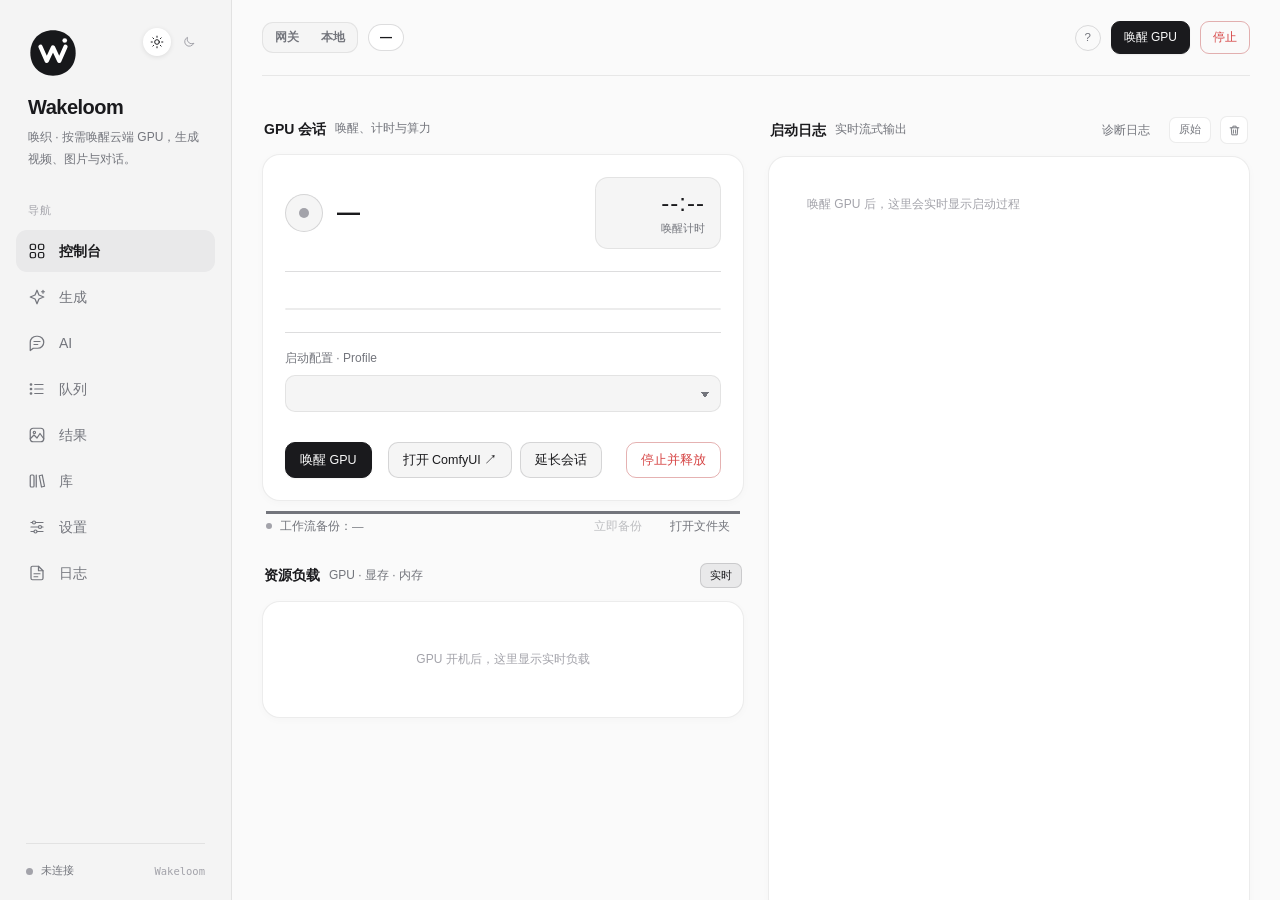
==== app/ui/index.html @ d92a1f28 "Release v1.21.4: refine UI, add diagnostics and organize application sources" ====
<!doctype html>
<html lang="zh-CN">
<head>
<meta charset="utf-8">
<meta name="viewport" content="width=device-width, initial-scale=1">
<title>Wakeloom</title>
<script>try { var t = localStorage.getItem("ckwb.theme"); if (t) document.documentElement.dataset.theme = t; } catch (e) {}</script>
<link rel="stylesheet" href="style.css">
<link rel="stylesheet" href="refinement.css">
<link rel="icon" type="image/svg+xml" href="brand.svg">
</head>
<body>
<div class="app">
  <aside class="side">
    <div class="side-top">
      <div class="brand">
        <span class="logo"><img src="brand.svg" alt="Wakeloom 标志" width="50" height="50"></span>
        <div class="theme-toggle" role="group" aria-label="主题">
          <button type="button" data-theme-set="light" title="白天模式"><svg viewBox="0 0 24 24"><circle cx="12" cy="12" r="4"/><path d="M12 2v2M12 20v2M4.9 4.9l1.4 1.4M17.7 17.7l1.4 1.4M2 12h2M20 12h2M4.9 19.1l1.4-1.4M17.7 6.3l1.4-1.4"/></svg></button>
          <button type="button" data-theme-set="dark" title="夜间模式"><svg viewBox="0 0 24 24"><path d="M20 14.5A8 8 0 0 1 9.5 4a8 8 0 1 0 10.5 10.5z"/></svg></button>
        </div>
      </div>
      <h1 class="tagline">Wakeloom</h1>
      <p class="tagline-sub">唤织 · 按需唤醒云端 GPU，生成视频、图片与对话。</p>
    </div>

    <div class="side-label">导航</div>
    <nav aria-label="主导航">
      <button type="button" data-page="console" class="on" aria-label="控制台" title="控制台"><svg viewBox="0 0 24 24" aria-hidden="true"><rect x="3" y="3" width="7" height="7" rx="2"/><rect x="14" y="3" width="7" height="7" rx="2"/><rect x="3" y="14" width="7" height="7" rx="2"/><rect x="14" y="14" width="7" height="7" rx="2"/></svg><span class="nav-label">控制台</span></button>
      <button type="button" data-page="gen" aria-label="生成" title="生成"><svg viewBox="0 0 24 24" aria-hidden="true"><path d="m12 3 2.6 6.4L21 12l-6.4 2.6L12 21l-2.6-6.4L3 12l6.4-2.6Z"/><path d="M20 3v4M18 5h4"/></svg><span class="nav-label">生成</span></button>
      <button type="button" data-page="ai" aria-label="AI" title="AI"><svg viewBox="0 0 24 24" aria-hidden="true"><path d="M21 11a8 8 0 0 1-8 8H7l-4 3V11a8 8 0 0 1 8-8h2a8 8 0 0 1 8 8Z"/><path d="M8 10h8M8 14h5"/></svg><span class="nav-label">AI</span></button>
      <button type="button" data-page="queue" aria-label="队列" title="队列"><svg viewBox="0 0 24 24" aria-hidden="true"><path d="M9 6h11M9 12h11M9 18h11"/><circle cx="4" cy="6" r="1"/><circle cx="4" cy="12" r="1"/><circle cx="4" cy="18" r="1"/></svg><span class="nav-label">队列</span> <em id="qBadge"></em></button>
      <button type="button" data-page="results" aria-label="结果" title="结果"><svg viewBox="0 0 24 24" aria-hidden="true"><rect x="3" y="3" width="18" height="18" rx="4"/><circle cx="8.5" cy="8.5" r="1.5"/><path d="m3 17 5-5 4 4 4-6 5 7"/></svg><span class="nav-label">结果</span></button>
      <button type="button" data-page="lib" aria-label="库" title="库"><svg viewBox="0 0 24 24" aria-hidden="true"><rect x="3" y="4" width="5" height="16" rx="1.5"/><path d="M11 4v16M15 5l4-1 3 15-4 1Z"/></svg><span class="nav-label">库</span></button>
      <button type="button" data-page="settings" aria-label="设置" title="设置"><svg viewBox="0 0 24 24" aria-hidden="true"><path d="M4 6h16M4 12h16M4 18h16"/><circle cx="8" cy="6" r="2" fill="var(--side)"/><circle cx="16" cy="12" r="2" fill="var(--side)"/><circle cx="10" cy="18" r="2" fill="var(--side)"/></svg><span class="nav-label">设置</span></button>
      <button type="button" data-page="diagnostics" aria-label="日志" title="日志"><svg viewBox="0 0 24 24" aria-hidden="true"><path d="M14 3H6a2 2 0 0 0-2 2v14a2 2 0 0 0 2 2h12a2 2 0 0 0 2-2V9Z"/><path d="M14 3v6h6M8 13h8M8 17h5"/></svg><span class="nav-label">日志</span></button>
    </nav>

    <div class="side-foot" id="sideState">
      <span class="dot" id="dot"></span><span id="sideStateText">未连接</span>
      <span class="ver" id="verText">Wakeloom</span>
    </div>
  </aside>

  <main>
    <header class="top">
      <div class="top-l">
        <div class="seg mode-seg" id="modeSeg" title="连接方式"><button type="button" data-m="gateway">网关</button><button type="button" data-m="local">本地</button></div>
        <span class="chip" id="stateChip">—</span>
        <span class="top-info" id="topInfo"></span>
      </div>
      <div class="top-r">
        <button class="btn xs upd-btn" id="btnUpd" hidden></button>
        <div class="help-wrap"><button class="btn ghost xs help-btn" id="btnHelp" title="帮助">?</button>
          <div class="help-menu" id="helpMenu" hidden>
            <button id="helpGuide">新手引导</button><button id="helpReadme">使用说明（GitHub README）</button><button id="helpNet">检查网络</button><button id="helpDiagnostics">诊断日志</button></div></div>
        <button class="btn primary sm" id="btnWakeTop">唤醒 GPU</button>
        <button class="btn danger sm" id="btnStopTop">停止</button>
      </div>
    </header>

    <!-- 控制台 -->
    <section class="page on" id="page-console">
      <div class="card ob-check" id="obChecklist" hidden></div>
      <div class="console">
        <div class="col">
          <div class="sec-h"><b>GPU 会话</b><span class="d">唤醒、计时与算力</span></div>
          <div class="card sess">
            <div class="sess-head">
              <div class="sess-state">
                <span class="ring" id="dotBig"></span>
                <div>
                  <div class="sess-label" id="stateBig">—</div>
                  <div class="sess-sub" id="stateSub"></div>
                </div>
              </div>
              <div class="timer" id="timerBox">
                <div class="timer-v" id="timerV">--:--</div>
                <div class="timer-l" id="timerL">唤醒计时</div>
              </div>
            </div>

            <ol class="steps" id="steps"></ol>

            <div class="dl" id="dlBox" hidden>
              <div class="row between small"><span id="dlText"></span><span class="muted mono" id="dlEta"></span></div>
              <div class="bar"><div id="dlBar"></div></div>
            </div>

            <div class="tiles" id="tiles"></div>

            <div class="wake-opts" id="wakeOpts">
              <div class="row gap wrap">
                <label class="fld grow">启动配置 · Profile<select id="wakeProfile"></select></label>
                <label class="fld" id="accWrap" hidden>GPU<select id="wakeAcc"><option>T4</option><option>L4</option><option>G4</option><option>A100</option><option>H100</option></select></label>
              </div>
              <div id="wfBox" class="wf"></div>
              <div id="extrasBox" class="extras" hidden></div>
              <p class="hint" id="localHint" hidden></p>
            </div>

            <div class="actions">
              <button class="btn primary" id="btnWake">唤醒 GPU</button>
              <span class="muted small wake-cost" id="wakeCost"></span>
              <button class="btn" id="btnOpenComfy">打开 ComfyUI ↗</button>
              <button class="btn" id="btnExtend">延长会话</button>
              <span class="grow"></span>
              <button class="btn danger" id="btnStop">停止并释放</button>
            </div>
            <div class="who" id="who"></div>
            <p class="err" id="consoleErr"></p>
          </div>
          <div class="ud-line" id="udLine">
            <span class="ud-dot" id="udDot"></span><span id="udText">工作流备份：—</span><span class="grow"></span>
            <button class="btn ghost xs" id="btnUdBackup" title="把 ComfyUI 里保存的工作流和设置备份到这台电脑">立即备份</button>
            <button class="btn ghost xs" id="btnUdOpen">打开文件夹</button>
          </div>

          <div class="sec-h"><b>资源负载</b><span class="d" id="loadSub">GPU · 显存 · 内存</span><span class="grow"></span>
            <label class="seg-chk" title="开着时每几秒刷新一次。网关模式下刷新会算作“在使用”，GPU 不会因闲置自动停机"><input type="checkbox" id="loadLive" checked><span>实时</span></label>
          </div>
          <div class="card load-card" id="loadCard"><div class="load-empty">GPU 开机后，这里显示实时负载</div></div>
        </div>

        <div class="col">
          <div class="sec-h"><b>启动日志</b><span class="d">实时流式输出</span>
            <span class="grow"></span>
            <button type="button" class="btn ghost xs" id="btnDiagnostics">诊断日志</button>
            <label class="seg-chk"><input type="checkbox" id="rawLog"><span>原始</span></label>
            <button class="icon-btn" id="btnClearLog" title="清空"><svg viewBox="0 0 24 24"><path d="M4 7h16M10 11v6M14 11v6M6 7l1 13h10l1-13M9 7V4h6v3"/></svg></button>
          </div>
          <div class="card log-card"><div id="log" class="log"></div></div>
        </div>
      </div>
    </section>

    <!-- 生成 -->
    <section class="page" id="page-gen">
      <div id="profileWorkspace" hidden></div>
      <div class="gen">
        <div class="col">
          <div class="sec-h"><b>模板</b><span class="d">ComfyUI API 工作流</span></div>
          <div class="card tpl-card">
            <div id="tplList" class="tpl-list"></div>
            <label class="btn block">＋ 导入 API JSON<input type="file" id="tplFile" accept=".json,application/json" hidden></label>
            <p class="hint">在 ComfyUI 里：菜单 → 文件 → <b>导出 (API)</b>，把得到的 JSON 导入这里。</p>
          </div>
        </div>

        <div class="col">
          <div class="sec-h"><b id="formTitle">参数</b><span class="d">提示词、素材与采样设置</span>
            <span class="grow"></span>
            <button type="button" class="btn ghost xs" id="btnResetForm" hidden title="参数恢复推荐值，提示词恢复模板自带的">恢复推荐值</button>
            <button type="button" class="btn ghost xs" id="btnRename" hidden>重命名</button>
            <button type="button" class="btn ghost xs danger" id="btnDelTpl" hidden>删除模板</button>
          </div>
          <div class="card form-card">
            <div id="formEmpty" class="empty">先在左边导入或选择一个工作流模板</div>
            <form id="genForm" hidden>
              <div class="h3bar">
                <div class="h3-row">
                  <span class="lbl">H3 模式</span>
                  <div class="seg" id="h3ModeSeg"></div>
                  <select id="h3Mode" hidden>
                    <option value="T2VA">T2VA</option><option value="I2VA">I2VA</option><option value="FL2VA">FL2VA</option><option value="L2VA">L2VA</option><option value="Ref2VA">Ref2VA</option>
                  </select>
                  <span class="lbl">时长</span>
                  <input type="number" id="h3Dur" min="4" max="15" step="1" value="6" class="mini-num"><span class="lbl">秒</span>
                  <span class="grow"></span>
                  <button type="button" class="btn xs" id="btnSkeleton">插入提示词骨架</button>
                  <button type="button" class="btn primary xs" id="btnAI">✦ AI 写提示词</button>
                </div>
                <div class="snips" id="snips"></div>
              </div>

              <div id="primaryFields"></div>
              <details class="adv"><summary>高级参数 <span class="muted" id="advCount"></span></summary><div id="advFields"></div></details>

              <div class="submit-bar">
                <label class="fld">任务标题<input id="jobTitle" placeholder="可选，用于文件名"></label>
                <label class="fld narrow">份数<input type="number" id="jobCount" value="1" min="1" max="50"></label>
                <div class="sb-actions">
                  <button type="button" class="btn ghost" id="btnLoadPrompt">提示词库</button>
                  <button type="button" class="btn ghost" id="btnSavePrompt">存入</button>
                  <button type="button" class="btn" id="btnDraft" title="按设置里的比例降低分辨率先跑一版，满意后在队列里一键出高清">试生成 <span class="hint-in mono" id="draftHint"></span></button>
                  <button type="submit" class="btn primary">加入队列</button>
                </div>
              </div>
              <p class="err" id="genErr"></p>
            </form>
          </div>
        </div>
      </div>
    </section>

    <!-- AI -->
    <section class="page" id="page-ai">
      <div class="sec-h"><b>AI</b><span class="d" id="aiSub">对话大模型与生图模型，按启动配置加载</span><span class="grow"></span>
        <span class="chip ai-chip" id="aiChip"><span class="dot"></span><span id="aiChipText">—</span></span>
      </div>

      <!-- no AI profile running: pick one -->
      <div id="aiPick" class="ai-pick"></div>

      <!-- chat -->
      <div id="aiChat" class="ai-chat" hidden>
        <div class="ai-convs card">
          <button class="btn block ai-new" id="aiNew">＋ 新对话</button>
          <div id="aiConvList" class="ai-conv-list"></div>
        </div>
        <div class="ai-main card">
          <div class="ai-tools">
            <label class="seg-chk" title="开：先思考再回答，更准但更慢"><input type="checkbox" id="aiThink"><span>深度思考</span></label>
            <label class="ai-temp">温度 <input type="range" id="aiTemp" min="0" max="1.5" step="0.05"><b class="mono" id="aiTempV"></b></label>
            <button class="btn ghost xs" id="aiSysBtn">系统提示词</button>
            <button type="button" class="btn ghost xs" id="aiSkillsBtn">技能</button>
            <span class="grow"></span>
            <span class="muted small mono" id="aiStats"></span>
          </div>
          <textarea id="aiSys" class="ai-sys" rows="3" placeholder="系统提示词（可选）：设定角色、语气、输出格式……" hidden></textarea>
          <div id="aiMsgs" class="ai-msgs"></div>
          <div class="ai-attach-bar">
            <button type="button" class="btn sm" id="aiAttachFiles">＋ 文件 / 压缩包</button>
            <button type="button" class="btn ghost sm" id="aiAttachFolder">文件夹</button>
            <button type="button" class="btn ghost sm" id="aiAttachCancel" hidden>取消读取</button>
            <button type="button" class="btn sm" id="aiVisionBtn" hidden>启用看图</button>
            <span class="muted small" id="aiAttachHint">可拖入文件，或粘贴截图</span>
            <input id="aiFileInput" type="file" multiple hidden>
            <input id="aiFolderInput" type="file" webkitdirectory multiple hidden>
          </div>
          <div id="aiAttachments" class="ai-attachments" hidden></div>
          <p id="aiAttachStatus" class="small ai-attach-status" role="status" aria-live="polite" hidden></p>
          <div class="ai-input">
            <textarea id="aiText" rows="2" placeholder="输入消息，Enter 发送，Shift+Enter 换行"></textarea>
            <button class="btn primary" id="aiSend">发送</button>
          </div>
        </div>
      </div>

      <!-- text to image -->
      <div id="aiImg" class="ai-img" hidden>
        <div class="card ai-img-form">
          <label class="fld">提示词<textarea id="aiPrompt" rows="6" placeholder="描述画面，例如：portrait of a young woman by the window, soft natural light, 85mm, film grain"></textarea></label>
          <label class="fld">反向提示词<textarea id="aiNeg" rows="3"></textarea></label>
          <div class="fld"><span>尺寸</span>
            <div class="seg ai-size" id="aiSize"><button data-s="832x1216">竖 832×1216</button><button data-s="1024x1024">方 1024×1024</button><button data-s="1216x832">横 1216×832</button><button data-s="custom">自定义</button></div>
          </div>
          <div class="row gap ai-wh" id="aiWH" hidden>
            <label class="fld narrow">宽<input type="number" id="aiW" min="256" max="2048" step="64"></label>
            <label class="fld narrow">高<input type="number" id="aiH" min="256" max="2048" step="64"></label>
          </div>
          <div class="row gap">
            <label class="fld narrow">步数<input type="number" id="aiSteps" min="1" max="150"></label>
            <label class="fld narrow">CFG<input type="number" id="aiCfg" min="1" max="20" step="0.5"></label>
            <label class="fld narrow">份数<input type="number" id="aiCount" min="1" max="20" value="1"></label>
          </div>
          <div class="row gap">
            <label class="fld grow">种子<input type="number" id="aiSeed" placeholder="留空 = 每张随机"></label>
          </div>
          <button class="btn primary lg" id="aiGen">生成</button>
          <p class="err" id="aiErr"></p>
          <p class="hint" id="aiImgHint"></p>
        </div>
        <div class="ai-gallery">
          <div class="sec-h sub"><b>最近生成</b><span class="d">完整文件在「结果」页</span></div>
          <div id="aiGallery" class="ai-grid"></div>
        </div>
      </div>
    </section>

    <!-- 队列 -->
    <section class="page" id="page-queue">
      <div class="sec-h"><b>任务队列</b><span class="d">按顺序提交，自动下载结果</span><span class="grow"></span><button class="btn ghost xs" id="btnClearDone">清除已结束</button></div>
      <div id="jobList" class="jobs"></div>
    </section>

    <!-- 结果 -->
    <section class="page" id="page-results">
      <div class="sec-h"><b>本地结果</b><span class="d mono" id="outDirText"></span><span class="grow"></span>
        <div class="seg" id="kindSeg"><button data-k="" class="on">全部</button><button data-k="video">视频</button><button data-k="image">图片</button><button data-k="audio">音频</button></div>
        <select id="kindFilter" hidden><option value="">全部</option><option value="video">视频</option><option value="image">图片</option><option value="audio">音频</option></select>
        <button class="btn ghost xs" id="btnRefreshFiles">刷新</button>
        <button class="btn xs" id="btnOpenOut">打开文件夹</button>
      </div>
      <div id="fileGrid" class="files"></div>
    </section>

    <!-- 库 -->
    <section class="page" id="page-lib">
      <div class="sec-h"><b>插件与模型库</b><span class="d">只保存清单，唤醒时不装；需要时一键装到当前 GPU</span><span class="grow"></span>
        <button class="btn xs" id="btnLibPreset">预设</button>
        <button class="btn primary xs" id="btnLibAdd">＋ 添加</button>
      </div>
      <div class="lib-note" id="libNote"></div>
      <div id="libList" class="lib"></div>
      <div class="lib-bar" id="libBar" hidden>
        <span id="libSel"></span><span class="grow"></span>
        <button class="btn ghost xs" id="btnLibClear">取消选择</button>
        <button class="btn primary sm" id="btnLibInstallSel">安装所选到当前 GPU</button>
      </div>
    </section>

    <!-- 设置 -->
    <section class="page" id="page-settings">
      <form id="setForm" class="settings">
        <div class="sec-h"><b>网关连接</b><span class="d">地址与凭证</span></div>
        <div class="card">
          <label class="fld">网关地址<input name="gate_url" placeholder="https://comfy.你的域名"></label>
          <label class="fld">Agent 令牌 · Bearer
            <div class="row gap"><input name="token" type="password" class="grow" autocomplete="off"><button type="button" class="btn xs" id="btnShowTok">显示</button></div>
          </label>
          <div class="row gap wrap"><button type="button" class="btn sm" id="btnPair">浏览器配对获取令牌</button><span class="muted small" id="pairMsg"></span></div>
          <p class="hint">令牌也可以在网关网页右上角「复制 AI Agent 接入指令」里拿到，或 VPS 上的 <code>secrets/agent_token</code>。</p>
          <label class="fld">网络代理<input name="proxy" placeholder="留空 = 自动（跟随 Windows 系统代理）"></label>
          <p class="hint" style="margin-top:-6px">浏览器能打开网关、工作台却连不上时，多半是代理问题。可填 <code>http://127.0.0.1:7890</code>（按你代理软件的端口），或填 <code>direct</code> 强制直连。</p>
          <details class="sub"><summary>Cloudflare Access 服务令牌</summary>
            <p class="hint">公网域名在 Access 后面时必填。</p>
            <label class="fld">CF-Access-Client-Id<input name="cf_client_id" autocomplete="off"></label>
            <label class="fld">CF-Access-Client-Secret<input name="cf_client_secret" type="password" autocomplete="off"></label>
          </details>
        </div>

        <div class="sec-h"><b>任务</b><span class="d">保存位置与自动化</span></div>
        <div class="card">
          <label class="fld">结果保存到<input name="out_dir"></label>
          <label class="chk"><input type="checkbox" name="auto_wake">队列有任务而 GPU 在休眠时，自动唤醒</label>
          <label class="fld">自动唤醒用的 Profile（留空 = 网关默认）<input name="wake_profile" placeholder="例如 minimax-h3"></label>
          <label class="chk"><input type="checkbox" name="userdata_sync">自动备份并恢复 ComfyUI 工作流和设置</label>
          <p class="hint" style="margin:-6px 0 12px 26px">Colab 每次开机都是新机器。开启后，在 ComfyUI 网页里保存的工作流、设置会备份到这台电脑（GPU 就绪时每 5 分钟、停止前各一次），下次开机自动传回去。只存在本机。</p>
          <label class="chk"><input type="checkbox" name="auto_stop_when_queue_empty">队列全部完成 3 分钟后自动停止 GPU（省 CU）</label>
          <label class="fld narrow">单个任务超时（分钟）<input type="number" name="job_timeout_min" min="1" max="600"></label>
        </div>

        <div class="sec-h"><b>低清试生成</b><span class="d">先看效果，再出高清</span></div>
        <div class="card">
          <div class="row gap wrap">
            <label class="fld narrow">分辨率比例
              <select name="draft_scale"><option value="0.25">25%</option><option value="0.33">33%</option><option value="0.5">50%</option><option value="0.75">75%</option></select></label>
            <label class="fld narrow">步数（0 = 不变）<input type="number" name="draft_steps" min="0" max="200"></label>
          </div>
          <p class="hint">只改宽高 / 总像素（和可选的步数），提示词、素材、种子都不变；「生成高清版」时锁定试生成用过的种子、恢复原分辨率。</p>
        </div>

        <div class="sec-h"><b>大模型 API</b><span class="d">用于「AI 写提示词」，Key 只保存在本机</span><span class="grow"></span><button type="button" class="btn primary xs" id="btnLLMAdd">＋ 添加</button></div>
        <div class="card llm-card"><div id="llmList" class="llm-list"></div>
          <div class="guide-row">
            <div class="grow"><b>H3 提示词指南</b> <span class="muted small" id="guideState">读取中…</span>
              <p class="hint" style="margin:4px 0 0">默认用 Wakeloom 自带的通用写法说明。如果你有 MiniMax 官方的 H3 提示词指南，可以导入（.md 或 .txt），导入后「AI 写提示词」优先按它输出。<b>需自行从 MiniMax 官方获取，并确认所在地区适用其许可。</b>指南只保存在本机。</p></div>
            <input type="file" id="guideFile" accept=".md,.txt,text/markdown,text/plain" hidden>
            <button type="button" class="btn sm" id="btnGuideImport">导入 H3 提示词指南</button>
            <button type="button" class="btn ghost sm" id="btnGuideClear" hidden>清除</button>
          </div>
        </div>

        <div class="sec-h"><b>本地模式</b><span class="d">测试版 · 不用 VPS，软件直接控制你的 Colab</span></div>
        <div class="card local-card">
          <div class="row gap wrap"><span class="dot" id="gDot"></span><span id="gState">未登录 Google</span><span class="grow"></span>
            <button type="button" class="btn primary sm" id="btnGLogin">登录 Google</button>
            <button type="button" class="btn ghost sm" id="btnGLogout" hidden>退出登录</button></div>
          <div id="gCodeBox" class="g-code" hidden>
            <p class="hint" style="margin:0 0 8px">浏览器里已打开 Google 授权页。登录并点「允许」后，页面会显示一串授权码，复制粘贴到这里：</p>
            <div class="row gap"><input id="gCode" class="grow mono" placeholder="粘贴授权码" autocomplete="off"><button type="button" class="btn primary sm" id="btnGCode">确认</button></div>
            <p class="hint">浏览器没弹出来？<a href="#" id="gOpenAgain">再打开一次</a></p>
          </div>
          <div class="row gap wrap" style="margin-top:14px">
            <label class="fld narrow">默认 GPU<select name="local_accelerator"><option value="">跟随配置</option><option>T4</option><option>L4</option><option>G4</option><option>A100</option><option>H100</option></select></label>
            <label class="fld narrow">闲置自动停机（分钟）<input type="number" name="local_idle_min" min="5" max="600" placeholder="30"></label>
            <label class="fld narrow">最长会话（小时）<input type="number" name="local_max_hours" min="1" max="24" step="0.5" placeholder="6"></label>
          </div>
          <label class="fld">Hugging Face 令牌（可选）<input name="hf_token" type="password" autocomplete="off" placeholder="hf_…"></label>
          <p class="hint" style="margin-top:-6px">只有下载需要申请访问（gated）的模型时才要。只保存在本机，开机时交给 Colab VM 用来下载，不会写进日志或启动配置。网关模式用网关自己的 hf_token。</p>
          <div id="gTools" hidden>
            <div class="row gap wrap" style="margin-top:14px"><button type="button" class="btn sm" id="btnGCCU">查询 CU 余额</button><span class="muted small mono" id="gCCU"></span></div>
            <div class="row gap wrap" style="margin-top:10px">
              <span class="small muted">开机测试</span>
              <select id="gAcc"><option>T4</option><option selected>L4</option><option>G4</option><option>A100</option><option>H100</option></select>
              <button type="button" class="btn sm" id="btnGSmoke">开一台 GPU 测试（约 1–2 分钟，测完自动关机）</button>
            </div>
            <pre class="g-log" id="gLog" hidden></pre>
          </div>
          <p class="err" id="gErr"></p>
        </div>

        <div class="sec-h"><b>自定义模型</b><span class="d">粘贴 Hugging Face 链接生成的启动配置</span><span class="grow"></span><button type="button" class="btn primary xs" id="btnCMAdd">＋ 添加模型</button></div>
        <div class="card cm-card"><div id="cmList" class="cm-list"><p class="muted small">读取中…</p></div>
          <p class="hint">内置配置不能修改或删除。模型来自第三方，请遵守其许可证和当地法律。</p></div>

        <div class="sec-h"><b>软件更新</b><span class="d" id="updCur"></span></div>
        <div class="card">
          <label class="fld">更新地址（latest.json）<input name="update_url" id="updUrl" placeholder=""></label>
          <div class="row gap wrap"><button type="button" class="btn sm" id="btnUpdCheck">检查更新</button><span class="muted small" id="updMsg"></span></div>
          <div class="row gap wrap" style="margin-top:12px"><button type="button" class="btn sm" id="btnRerunGuide">重新运行新手引导</button><span class="muted small">从头走一遍：检查网络、连接方式、登录、第一次试用</span></div>
        </div>

        <div class="save-bar"><button class="btn primary" type="submit">保存</button><button type="button" class="btn" id="btnTest">测试连接</button><button type="button" class="btn ghost sm" id="btnPDFLicense">PDF 组件许可</button><span id="setMsg" class="muted small"></span><span class="grow"></span><span class="muted small mono" id="dataDirText"></span></div>
      </form>
    </section>

    <section class="page" id="page-diagnostics">
      <div class="diag-heading"><div><h2>诊断日志</h2><p>查看启动过程和异常，方便定位问题。</p></div>
        <div class="diag-tools"><button class="btn" id="diagPreview">预览</button><button class="btn" id="diagExport">导出 .txt</button><button class="btn primary" id="diagCopy">复制诊断日志</button></div>
      </div>
      <div class="card diag-card">
        <div class="diag-filter"><input id="diagSearch" type="search" placeholder="搜索错误、模型或启动步骤" aria-label="搜索日志"><select id="diagLevel" aria-label="日志级别"><option value="">全部日志</option><option value="error">仅错误</option><option value="warn">仅提醒</option><option value="info">仅信息</option></select><span id="diagCount" class="muted small"></span><button class="btn sm" id="diagRefresh">刷新</button></div>
        <div class="diag-list" id="diagList" role="region" aria-label="诊断日志列表"><div class="diag-empty">正在读取日志…</div></div>
        <div class="diag-foot">自动保存在本机，重启后保留；轮换保存最近约 6 MB，显示与导出最近 3000 条。网关日志在软件连接期间收集。复制和导出包含全部级别，不受当前筛选影响。</div>
      </div>
      <p class="hint">已过滤常见令牌、邮箱和用户目录。不会附带配置、聊天或附件文件；分享前可先预览检查。</p>
      <p id="diagWarning" class="err" role="status"></p>
    </section>
  </main>
</div>

<div class="modal" id="modal" hidden><div class="modal-box" id="modalBox"></div></div>
<div class="toast" id="toast"></div>
<div class="ob" id="ob" hidden></div>
<div class="ob-mini" id="obMini" hidden></div>
<div class="ob-coach" id="obCoach" hidden></div>
<script src="app.js"></script>
<script src="diagnostics.js"></script>
<script src="ai-attachments.js"></script>
<script src="ai-vision.js"></script>
<script src="ai-skills.js"></script>
<script src="ai-chat-state.js"></script>
<script src="ai.js"></script>
<script src="models.js"></script>
<script src="userdata.js"></script>
<script src="onboarding.js"></script>
<script src="profile-workflows.js"></script>
</body>
</html>
---- app/ui/style.css ----
[hidden] { display: none !important; }

:root {
  --bg: #f6f6f5; --side: #fbfbfa; --panel: #ffffff; --panel2: #f3f3f2; --panel3: #ebebea;
  --line: rgba(20, 20, 24, .08); --line2: rgba(20, 20, 24, .14);
  --text: #1a1a1d; --muted: #707078; --faint: #a3a3aa;
  --inv: #1a1a1d; --inv-t: #fafafa;
  --accent: #4f6bed; --ok: #1f9d55; --warn: #c27a12; --bad: #d64545; --idle: #a3a3aa;
  --hatch: rgba(20, 20, 24, .05);
  --shadow: 0 1px 0 rgba(255, 255, 255, .6) inset, 0 1px 2px rgba(20, 20, 24, .04);
  --font: "Segoe UI Variable Text", "Segoe UI", "Microsoft YaHei UI", "PingFang SC", system-ui, sans-serif;
  --mono: "Cascadia Code", "JetBrains Mono", "SF Mono", Consolas, ui-monospace, monospace;
  color-scheme: light;
}
:root[data-theme="dark"] {
  --bg: #121214; --side: #151517; --panel: #19191c; --panel2: #202024; --panel3: #27272c;
  --line: rgba(255, 255, 255, .07); --line2: rgba(255, 255, 255, .13);
  --text: #ececef; --muted: #8e8e97; --faint: #5d5d66;
  --inv: #ececef; --inv-t: #141416;
  --accent: #7c93ff; --ok: #4ade80; --warn: #f2b24c; --bad: #f87171; --idle: #5d5d66;
  --hatch: rgba(255, 255, 255, .035);
  --shadow: 0 1px 0 rgba(255, 255, 255, .03) inset;
  color-scheme: dark;
}
@media (prefers-color-scheme: dark) {
  :root:not([data-theme="light"]) {
    --bg: #121214; --side: #151517; --panel: #19191c; --panel2: #202024; --panel3: #27272c;
    --line: rgba(255, 255, 255, .07); --line2: rgba(255, 255, 255, .13);
    --text: #ececef; --muted: #8e8e97; --faint: #5d5d66;
    --inv: #ececef; --inv-t: #141416;
    --accent: #7c93ff; --ok: #4ade80; --warn: #f2b24c; --bad: #f87171; --idle: #5d5d66;
    --hatch: rgba(255, 255, 255, .035);
    --shadow: 0 1px 0 rgba(255, 255, 255, .03) inset;
    color-scheme: dark;
  }
}

* { box-sizing: border-box; }
html, body { margin: 0; height: 100%; background: var(--bg); color: var(--text); font: 13px/1.55 var(--font); -webkit-font-smoothing: antialiased; }
button, input, select, textarea { font: inherit; color: inherit; }
svg { width: 15px; height: 15px; fill: none; stroke: currentColor; stroke-width: 1.7; stroke-linecap: round; stroke-linejoin: round; }
code, .mono { font-family: var(--mono); }
code { font-size: 11.5px; background: var(--panel2); border: 1px solid var(--line); padding: 0 5px; border-radius: 5px; }
::selection { background: color-mix(in srgb, var(--accent) 30%, transparent); }
::-webkit-scrollbar { width: 10px; height: 10px; }
::-webkit-scrollbar-thumb { background: var(--line2); border-radius: 10px; border: 3px solid transparent; background-clip: content-box; }
::-webkit-scrollbar-track { background: transparent; }

/* ---------- shell ---------- */
.app { display: grid; grid-template-columns: 252px 1fr; height: 100vh; }
.side {
  background: var(--side); border-right: 1px solid var(--line); display: flex; flex-direction: column; padding: 26px 18px 18px 30px; position: relative; overflow: auto;
}
.side::before { /* hatched gutter */
  content: ""; position: absolute; inset: 0 auto 0 0; width: 12px; border-right: 1px dashed var(--line2);
  background: repeating-linear-gradient(135deg, var(--hatch) 0 1px, transparent 1px 6px);
}
.brand { display: flex; align-items: center; justify-content: space-between; }
.logo { width: 34px; height: 34px; border-radius: 10px; display: grid; place-items: center; background: var(--inv); color: var(--inv-t); }
.logo svg { width: 16px; height: 16px; fill: currentColor; stroke: none; }
.theme-toggle { display: inline-flex; padding: 3px; gap: 2px; background: var(--panel2); border: 1px solid var(--line); border-radius: 999px; }
.theme-toggle button { all: unset; cursor: pointer; width: 26px; height: 26px; border-radius: 50%; display: grid; place-items: center; color: var(--faint); transition: background .15s, color .15s; }
.theme-toggle button:hover { color: var(--text); }
.theme-toggle button.on { background: var(--panel); color: var(--text); box-shadow: 0 0 0 1px var(--line2), 0 1px 2px rgba(0, 0, 0, .15); }
.theme-toggle svg { width: 13px; height: 13px; }
.tagline { font-size: 17px; line-height: 1.35; font-weight: 650; margin: 22px 0 4px; letter-spacing: .2px; }
.tagline-sub { margin: 0; color: var(--muted); font-size: 12px; }
.side-top { padding-bottom: 20px; border-bottom: 1px dashed var(--line2); margin-bottom: 18px; }
.side-label { font-size: 11px; color: var(--faint); margin: 0 0 8px 2px; letter-spacing: .5px; }
nav { display: flex; flex-direction: column; gap: 1px; }
nav button { all: unset; cursor: pointer; display: flex; align-items: center; gap: 10px; padding: 7px 10px; border-radius: 7px; color: var(--muted); font-size: 13px; transition: background .12s, color .12s; }
nav button .n { font: 10.5px var(--mono); color: var(--faint); width: 16px; }
nav button:hover { color: var(--text); background: var(--panel2); }
nav button.on { color: var(--text); background: var(--panel3); font-weight: 600; }
nav button.on .n { color: var(--muted); }
nav em { font: 600 10.5px var(--mono); font-style: normal; margin-left: auto; color: var(--inv-t); background: var(--inv); border-radius: 999px; padding: 0 7px; line-height: 17px; }
nav em:empty { display: none; }
.side-foot { margin-top: auto; padding-top: 14px; border-top: 1px dashed var(--line2); display: flex; align-items: center; gap: 8px; color: var(--muted); font-size: 12px; }
.side-foot .ver { margin-left: auto; font: 10.5px var(--mono); color: var(--faint); }

main { overflow: auto; padding: 0 32px 40px; }
.top { position: sticky; top: 0; z-index: 5; background: color-mix(in srgb, var(--bg) 88%, transparent); backdrop-filter: blur(8px); display: flex; justify-content: space-between; align-items: center; padding: 14px 0; margin-bottom: 6px; border-bottom: 1px dashed var(--line2); }
.top-l, .top-r { display: flex; align-items: center; gap: 10px; }
.top-info { font-size: 12px; color: var(--muted); font-variant-numeric: tabular-nums; }
.page { display: none; padding-top: 10px; }
.page.on { display: block; animation: fade .18s ease; }
@keyframes fade { from { opacity: 0; transform: translateY(3px); } to { opacity: 1; transform: none; } }

/* section header: "01 标题 说明" */
.sec-h { display: flex; align-items: center; gap: 10px; margin: 18px 0 10px; min-height: 26px; }
.sec-h .n { font: 11px var(--mono); color: var(--faint); }
.sec-h b { font-size: 13.5px; font-weight: 650; }
.sec-h .d { color: var(--muted); font-size: 12px; white-space: nowrap; overflow: hidden; text-overflow: ellipsis; }
.grow { flex: 1; }

.card { background: var(--panel); border: 1px solid var(--line); border-radius: 14px; padding: 18px; box-shadow: var(--shadow); }
.row { display: flex; align-items: center; }
.row.between { justify-content: space-between; }
.row.wrap { flex-wrap: wrap; }
.gap { gap: 8px; }
.muted { color: var(--muted); }
.small { font-size: 12px; }
.hint { color: var(--muted); font-size: 12px; margin: 10px 0 0; line-height: 1.6; }
.err { color: var(--bad); font-size: 12px; margin: 8px 0 0; white-space: pre-wrap; }
.err:empty { display: none; }

/* ---------- controls ---------- */
.btn { display: inline-flex; align-items: center; justify-content: center; gap: 6px; cursor: pointer; border: 1px solid var(--line2); background: var(--panel2); padding: 6px 13px; border-radius: 8px; white-space: nowrap; font-size: 12.5px; font-weight: 500; transition: background .12s, border-color .12s, opacity .12s; }
.btn:hover { background: var(--panel3); }
.btn:disabled { opacity: .45; cursor: not-allowed; }
.btn.primary { background: var(--inv); border-color: var(--inv); color: var(--inv-t); }
.btn.primary:hover { opacity: .88; }
.btn.danger { color: var(--bad); background: transparent; border-color: color-mix(in srgb, var(--bad) 35%, var(--line)); }
.btn.danger:hover { background: color-mix(in srgb, var(--bad) 9%, transparent); }
.btn.ghost { background: transparent; border-color: transparent; color: var(--muted); }
.btn.ghost:hover { background: var(--panel2); color: var(--text); }
.btn.ghost.danger:hover { color: var(--bad); }
.btn.sm { padding: 5px 11px; font-size: 12px; }
.btn.xs { padding: 3px 9px; font-size: 11.5px; border-radius: 7px; }
.btn.lg { padding: 8px 18px; }
.btn.block { width: 100%; margin-top: 10px; border-style: dashed; background: transparent; color: var(--muted); }
.btn.block:hover { color: var(--text); background: var(--panel2); }
.icon-btn { all: unset; cursor: pointer; width: 26px; height: 26px; border-radius: 7px; display: grid; place-items: center; color: var(--muted); border: 1px solid var(--line); background: var(--panel); }
.icon-btn:hover { color: var(--text); border-color: var(--line2); }
.icon-btn svg { width: 13px; height: 13px; }

input:not([type=checkbox]):not([type=file]), select, textarea { background: var(--panel2); border: 1px solid var(--line); border-radius: 8px; padding: 7px 10px; outline: none; min-width: 0; transition: border-color .12s, background .12s; }
input:not([type=checkbox]):not([type=file]):hover, select:hover, textarea:hover { border-color: var(--line2); }
input:focus, select:focus, textarea:focus { border-color: var(--muted) !important; background: var(--panel); }
input[type=checkbox] { accent-color: var(--inv); width: 14px; height: 14px; margin: 0; }
select { appearance: none; padding-right: 28px; background-image: linear-gradient(45deg, transparent 50%, var(--muted) 50%), linear-gradient(135deg, var(--muted) 50%, transparent 50%); background-position: calc(100% - 15px) 52%, calc(100% - 10px) 52%; background-size: 5px 5px; background-repeat: no-repeat; }
textarea { width: 100%; resize: vertical; font: 12.5px/1.7 var(--mono); }
.fld { display: flex; flex-direction: column; gap: 5px; font-size: 11.5px; color: var(--muted); margin-bottom: 12px; }
.fld > input, .fld > select, .fld > textarea, .fld > div { color: var(--text); font-size: 13px; }
.fld.narrow { min-width: 140px; max-width: 200px; }
.chk { display: flex; align-items: center; gap: 9px; margin-bottom: 10px; cursor: pointer; }

.seg { display: inline-flex; padding: 2px; gap: 2px; background: var(--panel2); border: 1px solid var(--line); border-radius: 9px; }
.seg button { all: unset; cursor: pointer; padding: 3px 10px; border-radius: 7px; font-size: 11.5px; color: var(--muted); }
.seg button:hover { color: var(--text); }
.seg button.on { background: var(--panel); color: var(--text); font-weight: 600; box-shadow: 0 0 0 1px var(--line2), 0 1px 2px rgba(0, 0, 0, .08); }
.seg-chk { display: inline-flex; cursor: pointer; }
.seg-chk input { display: none; }
.seg-chk span { padding: 3px 9px; font-size: 11px; border-radius: 7px; border: 1px solid var(--line); color: var(--muted); background: var(--panel); }
.seg-chk input:checked + span { color: var(--text); border-color: var(--line2); background: var(--panel3); }

.chip { display: inline-flex; align-items: center; gap: 7px; padding: 3px 11px; border-radius: 999px; background: var(--panel); border: 1px solid var(--line2); font-size: 12px; font-weight: 600; }
.dot { width: 7px; height: 7px; border-radius: 50%; background: var(--idle); flex: none; }
.s-ok, .s-ready { background: var(--ok); box-shadow: 0 0 0 3px color-mix(in srgb, var(--ok) 20%, transparent); }
.s-busy { background: var(--warn); animation: pulse 1.2s infinite; }
.s-bad { background: var(--bad); }
@keyframes pulse { 50% { opacity: .35; } }
.pill { display: inline-flex; align-items: center; padding: 1px 9px; border-radius: 999px; background: var(--panel2); border: 1px solid var(--line); font-size: 11.5px; color: var(--text); }
.pill.sm { padding: 0 7px; font-size: 10.5px; }
.bar { height: 4px; background: var(--panel3); border-radius: 4px; overflow: hidden; }
.bar > div { height: 100%; background: var(--inv); width: 0; transition: width .5s ease; }

/* ---------- console ---------- */
.console { display: grid; grid-template-columns: minmax(420px, 1fr) minmax(380px, 1fr); gap: 0 24px; align-items: start; }
.col { min-width: 0; }
.sess { display: flex; flex-direction: column; gap: 20px; }
.sess-head { display: flex; justify-content: space-between; align-items: center; gap: 16px; }
.sess-state { display: flex; align-items: center; gap: 14px; min-width: 0; }
.ring { width: 38px; height: 38px; border-radius: 50%; flex: none; position: relative; border: 1px solid var(--line2); background: var(--panel2); }
.ring::after { content: ""; position: absolute; inset: 13px; border-radius: 50%; background: var(--idle); }
.ring.ok::after { background: var(--ok); box-shadow: 0 0 10px color-mix(in srgb, var(--ok) 60%, transparent); }
.ring.bad::after { background: var(--bad); }
.ring.busy { animation: ringpulse 1.6s ease-out infinite; } .ring.busy::after { background: var(--warn); }
@keyframes ringpulse { 0% { box-shadow: 0 0 0 0 color-mix(in srgb, var(--warn) 40%, transparent); } 100% { box-shadow: 0 0 0 12px transparent; } }
.sess-label { font-size: 20px; font-weight: 650; line-height: 1.2; letter-spacing: .2px; }
.sess-sub { display: flex; flex-wrap: wrap; gap: 6px 10px; align-items: center; margin-top: 5px; font-size: 12px; }
.sess-sub:empty { display: none; }
.timer { text-align: right; padding: 9px 14px; border-radius: 11px; border: 1px solid var(--line); background: var(--panel2); min-width: 126px; }
.timer-v { font: 500 24px/1.15 var(--mono); font-variant-numeric: tabular-nums; letter-spacing: 1px; }
.timer-l { font-size: 11px; color: var(--muted); margin-top: 3px; }
.timer.live { border-color: color-mix(in srgb, var(--warn) 40%, var(--line)); }
.timer.live .timer-v { color: var(--warn); }

.steps { list-style: none; margin: 0; padding: 14px 6px 0; display: grid; grid-template-columns: repeat(6, 1fr); border-top: 1px dashed var(--line2); }
.steps li { display: flex; flex-direction: column; align-items: center; gap: 7px; font-size: 11px; color: var(--faint); position: relative; }
.steps li::before { content: ""; position: absolute; top: 9px; left: calc(-50% + 13px); right: calc(50% + 13px); height: 1px; background: var(--line2); }
.steps li:first-child::before { display: none; }
.steps .b { width: 19px; height: 19px; border-radius: 50%; display: grid; place-items: center; background: var(--panel); border: 1px solid var(--line2); font: 600 9.5px var(--mono); z-index: 1; }
.steps li.done { color: var(--muted); } .steps li.done .b { background: var(--inv); border-color: var(--inv); color: var(--inv-t); } .steps li.done::before { background: var(--inv); }
.steps li.cur { color: var(--text); font-weight: 600; } .steps li.cur .b { border-color: var(--warn); color: var(--warn); box-shadow: 0 0 0 3px color-mix(in srgb, var(--warn) 18%, transparent); }

.dl .bar { margin-top: 7px; }
.tiles { display: grid; grid-template-columns: repeat(3, 1fr); border: 1px solid var(--line); border-radius: 11px; overflow: hidden; }
.tile { padding: 11px 13px; min-width: 0; border-right: 1px solid var(--line); border-bottom: 1px solid var(--line); margin: 0 -1px -1px 0; }
.tile .k { font-size: 11px; color: var(--muted); }
.tile .v { font: 500 16px/1.4 var(--mono); font-variant-numeric: tabular-nums; margin-top: 3px; white-space: nowrap; overflow: hidden; text-overflow: ellipsis; }
.tile .x { font-size: 11px; color: var(--faint); min-height: 15px; }
.tile.warn .v { color: var(--warn); }
.mini { height: 3px; border-radius: 2px; background: var(--panel3); margin-top: 7px; overflow: hidden; }
.mini > div { height: 100%; background: var(--inv); }
.wake-opts { border-top: 1px dashed var(--line2); padding-top: 16px; }
.wake-opts .fld { margin-bottom: 8px; }
.wf { display: flex; flex-wrap: wrap; gap: 6px 14px; font-size: 12px; }
.wf:empty { display: none; }
.wf label { display: flex; gap: 6px; align-items: center; cursor: pointer; }
.actions { display: flex; flex-wrap: wrap; gap: 8px; align-items: center; }
.who { font-size: 11.5px; color: var(--muted); display: flex; gap: 6px; align-items: center; padding-top: 14px; border-top: 1px dashed var(--line2); }
.who:empty { display: none; }

.log-card { padding: 0; overflow: hidden; height: calc(100vh - 140px); min-height: 360px; display: flex; }
.log { flex: 1; padding: 14px 16px; overflow: auto; font: 11.5px/1.75 var(--mono); }
.log.raw { white-space: pre-wrap; word-break: break-all; color: var(--muted); }
.log:empty::before { content: "唤醒 GPU 后，这里会实时显示启动过程"; color: var(--faint); font-family: var(--font); font-size: 12px; }
.log .ln { display: flex; gap: 9px; align-items: baseline; word-break: break-all; }
.log .ln i { font-style: normal; width: 12px; flex: none; text-align: center; color: var(--faint); }
.log .ln .m { margin-left: auto; padding-left: 14px; color: var(--faint); white-space: nowrap; }
.log .ok i { color: var(--ok); }
.log .stage { color: var(--text); font-weight: 600; margin-top: 6px; }
.log .prog { color: var(--text); } .log .prog i { color: var(--accent); }
.log .ready { color: var(--ok); font-weight: 600; } .log .ready i { color: var(--ok); }
.log .bad { color: var(--bad); }
.log .dim { color: var(--faint); }

/* ---------- generate ---------- */
.gen { display: grid; grid-template-columns: 250px 1fr; gap: 0 24px; align-items: start; }
.tpl-card { padding: 8px; }
.tpl-list { display: flex; flex-direction: column; gap: 2px; }
.tpl-list button { all: unset; cursor: pointer; padding: 9px 11px; border-radius: 9px; border: 1px solid transparent; }
.tpl-list button:hover { background: var(--panel2); }
.tpl-list button.on { background: var(--panel2); border-color: var(--line2); }
.tpl-list b { font-weight: 600; font-size: 13px; }
.tpl-list small { display: block; color: var(--muted); font: 10.5px var(--mono); margin-top: 2px; }
.tpl-card .hint { padding: 0 6px 6px; }
.empty { color: var(--faint); padding: 48px 20px; text-align: center; }

.h3bar { border: 1px solid var(--line); border-radius: 11px; padding: 10px 12px; margin-bottom: 18px; background: var(--panel2); display: flex; flex-direction: column; gap: 10px; }
.h3-row { display: flex; flex-wrap: wrap; align-items: center; gap: 8px; }
.h3-row .lbl { font-size: 11.5px; color: var(--muted); }
.mini-num { width: 52px; padding: 4px 6px !important; text-align: center; font-family: var(--mono); }
.snips { display: flex; flex-wrap: wrap; gap: 5px; padding-top: 10px; border-top: 1px dashed var(--line2); }
.snips button { all: unset; cursor: pointer; font-size: 11px; padding: 2px 9px; border-radius: 999px; border: 1px solid var(--line); color: var(--muted); background: var(--panel); transition: color .12s, border-color .12s; }
.snips button:hover { color: var(--text); border-color: var(--line2); }

.f-wrap { margin-bottom: 16px; }
.f-head { display: flex; justify-content: space-between; align-items: center; font-size: 11.5px; color: var(--muted); margin-bottom: 6px; }
.f-head .x { all: unset; cursor: pointer; font-size: 11px; color: var(--faint); margin-left: 8px; }
.f-head .x:hover { color: var(--text); }
.f-text textarea { min-height: 240px; }
.f-text.neg textarea { min-height: 64px; }
.f-grid { display: grid; grid-template-columns: repeat(auto-fill, minmax(170px, 1fr)); gap: 0 12px; }
.drop { border: 1px dashed var(--line2); border-radius: 11px; padding: 10px; display: flex; gap: 12px; align-items: center; cursor: pointer; min-height: 80px; transition: border-color .12s, background .12s; }
.drop:hover, .drop.over { border-color: var(--muted); background: var(--panel2); }
.drop img, .drop video { width: 96px; height: 60px; object-fit: cover; border-radius: 7px; background: var(--panel3); }
.drop .ph { width: 96px; height: 60px; border-radius: 7px; background: var(--panel2); display: grid; place-items: center; color: var(--faint); font-size: 18px; }
.seedrow { display: flex; gap: 8px; align-items: center; }
.seedrow input[type=number] { flex: 1; font-family: var(--mono); }
.seedrow .chk { margin: 0; font-size: 11.5px; color: var(--muted); white-space: nowrap; }
.adv { margin: 4px 0 18px; border-top: 1px dashed var(--line2); padding-top: 12px; }
.adv summary { cursor: pointer; color: var(--muted); font-size: 12px; list-style: none; }
.adv summary::before { content: "+ "; font-family: var(--mono); }
.adv[open] summary::before { content: "− "; }
.adv .node { margin: 14px 0 6px; font: 11px var(--mono); color: var(--faint); }
.submit-bar { position: sticky; bottom: -40px; background: var(--panel); border-top: 1px dashed var(--line2); margin: 0 -18px -18px; padding: 14px 18px; display: flex; gap: 12px; align-items: flex-end; flex-wrap: wrap; border-radius: 0 0 14px 14px; }
.submit-bar .fld { margin: 0; flex: 1; min-width: 150px; }
.submit-bar .fld.narrow { flex: 0 0 72px; min-width: 72px; }
.sb-actions { display: flex; gap: 6px; flex-wrap: wrap; }
.hint-in { font-size: 10.5px; color: var(--muted); }

/* ---------- queue ---------- */
.jobs { display: flex; flex-direction: column; gap: 10px; }
.job { background: var(--panel); border: 1px solid var(--line); border-radius: 13px; padding: 13px 15px; display: grid; grid-template-columns: 1fr auto; gap: 6px 14px; box-shadow: var(--shadow); }
.job.is-draft { border-style: dashed; border-color: var(--line2); }
.job .t { font-weight: 600; display: flex; align-items: center; flex-wrap: wrap; gap: 6px; }
.job .meta { font: 11px var(--mono); color: var(--muted); }
.job .msg { font-size: 12px; color: var(--muted); }
.job .acts { display: flex; gap: 6px; align-items: start; flex-wrap: wrap; justify-content: flex-end; }
.job .outs { grid-column: 1 / -1; display: flex; gap: 8px; flex-wrap: wrap; margin-top: 4px; }
.job .outs video, .job .outs img { height: 96px; border-radius: 8px; background: #000; cursor: pointer; border: 1px solid var(--line); }
.job .bar { grid-column: 1 / -1; margin-top: 2px; }
.st { font: 600 10.5px var(--mono); padding: 1px 8px; border-radius: 999px; border: 1px solid var(--line2); background: var(--panel2); color: var(--muted); }
.st.done { color: var(--ok); border-color: color-mix(in srgb, var(--ok) 35%, var(--line)); }
.st.failed { color: var(--bad); border-color: color-mix(in srgb, var(--bad) 35%, var(--line)); }
.st.running, .st.downloading, .st.uploading { color: var(--accent); border-color: color-mix(in srgb, var(--accent) 35%, var(--line)); }
.st.waiting, .st.submitted { color: var(--warn); border-color: color-mix(in srgb, var(--warn) 35%, var(--line)); }
.tag { font: 500 10.5px var(--mono); padding: 1px 7px; border-radius: 6px; border: 1px dashed var(--line2); color: var(--muted); }
.tag.draft { color: var(--warn); border-color: color-mix(in srgb, var(--warn) 45%, var(--line)); }
.tag.hires { color: var(--accent); border-color: color-mix(in srgb, var(--accent) 45%, var(--line)); border-style: solid; }

/* ---------- results ---------- */
.files { display: grid; grid-template-columns: repeat(auto-fill, minmax(230px, 1fr)); gap: 12px; }
.file { background: var(--panel); border: 1px solid var(--line); border-radius: 12px; overflow: hidden; transition: border-color .12s; }
.file:hover { border-color: var(--line2); }
.file .media { aspect-ratio: 16/10; background: #0b0b0c; display: grid; place-items: center; cursor: pointer; }
.file .media video, .file .media img { width: 100%; height: 100%; object-fit: contain; }
.file .media .aud { color: #888; font-size: 26px; }
.file .info { padding: 9px 11px; font-size: 12px; }
.file .info .n { white-space: nowrap; overflow: hidden; text-overflow: ellipsis; }
.file .info .row { justify-content: space-between; color: var(--faint); margin-top: 3px; font: 10.5px var(--mono); }
.file .info button { all: unset; cursor: pointer; color: var(--muted); margin-left: 10px; font-family: var(--font); font-size: 11px; }
.file .info button:hover { color: var(--text); }

/* ---------- library ---------- */
.lib { display: flex; flex-direction: column; border: 1px solid var(--line); border-radius: 13px; background: var(--panel); overflow: hidden; box-shadow: var(--shadow); }
.lib:empty { display: none; }
.lib-row { display: grid; grid-template-columns: 18px 46px 1fr auto auto; gap: 12px; align-items: center; padding: 11px 14px; border-bottom: 1px solid var(--line); }
.lib-row:last-child { border-bottom: 0; }
.lib-row:hover { background: color-mix(in srgb, var(--panel2) 55%, transparent); }
.lib-row .main { min-width: 0; }
.lib-row .ti { font-weight: 600; display: flex; gap: 8px; align-items: center; }
.lib-row .sub { font: 10.5px/1.8 var(--mono); color: var(--faint); white-space: nowrap; overflow: hidden; text-overflow: ellipsis; margin-top: 2px; }
.lib-row .acts { display: flex; gap: 6px; align-items: center; }
.kind { font: 600 10px var(--mono); text-align: center; padding: 2px 0; border-radius: 6px; border: 1px solid var(--line2); color: var(--muted); }
.kind.node { color: var(--accent); border-color: color-mix(in srgb, var(--accent) 40%, var(--line)); }
.lstat { font: 600 10.5px var(--mono); padding: 1px 8px; border-radius: 999px; border: 1px solid var(--line2); color: var(--faint); white-space: nowrap; }
.lstat.on { color: var(--ok); border-color: color-mix(in srgb, var(--ok) 40%, var(--line)); }
.lstat.busy { color: var(--warn); border-color: color-mix(in srgb, var(--warn) 40%, var(--line)); }
.lib-note { font-size: 12px; color: var(--muted); margin: -2px 0 12px; display: flex; gap: 10px; align-items: center; flex-wrap: wrap; }
.lib-note:empty { display: none; }
.lib-note.bad { color: var(--bad); }
.lib-note .bar { flex: 1; min-width: 160px; }
.lib-empty { border: 1px dashed var(--line2); border-radius: 13px; padding: 36px; text-align: center; color: var(--muted); }
.lib-bar { position: sticky; bottom: 16px; margin-top: 14px; display: flex; align-items: center; gap: 8px; padding: 10px 14px; border-radius: 12px; background: var(--panel); border: 1px solid var(--line2); box-shadow: 0 8px 30px rgba(0, 0, 0, .18); font-size: 12px; }
.form-grid { display: grid; grid-template-columns: 1fr 1fr; gap: 0 12px; min-width: 560px; }
.form-grid .full { grid-column: 1 / -1; }
.preset { display: flex; flex-direction: column; gap: 6px; min-width: 560px; margin: 8px 0 14px; }
.preset label { display: flex; gap: 10px; align-items: center; padding: 8px 10px; border: 1px solid var(--line); border-radius: 9px; cursor: pointer; }
.preset label .x { margin-left: auto; font: 10.5px var(--mono); color: var(--faint); }
.modal-box h3 { font-size: 14px; margin: 2px 0 4px; }
.modal-box .row.end { justify-content: flex-end; gap: 8px; margin-top: 6px; }

/* ---------- llm ---------- */
.llm-card { padding: 0 !important; overflow: hidden; }
.llm-list:empty::before { content: "还没有配置。点右上角「＋ 添加」，可选 DeepSeek、通义千问、Kimi、OpenRouter、本地 Ollama 等预设。"; display: block; padding: 22px 18px; color: var(--muted); font-size: 12px; }
.llm-row { display: grid; grid-template-columns: 18px 1fr auto; gap: 12px; align-items: center; padding: 11px 16px; border-bottom: 1px solid var(--line); }
.llm-row:last-child { border-bottom: 0; }
.llm-row .ti { font-weight: 600; display: flex; gap: 8px; align-items: center; }
.llm-row .sub { font: 10.5px/1.8 var(--mono); color: var(--faint); white-space: nowrap; overflow: hidden; text-overflow: ellipsis; }
.llm-row input[type=radio] { accent-color: var(--inv); margin: 0; }
.llm-row .acts { display: flex; gap: 6px; align-items: center; }
.ai-box { width: min(980px, 92vw); display: grid; grid-template-columns: 340px 1fr; gap: 16px; }
.ai-box .left { display: flex; flex-direction: column; gap: 10px; }
.ai-box .left textarea { min-height: 170px; font-family: var(--font); font-size: 13px; line-height: 1.6; }
.ai-out { display: flex; flex-direction: column; gap: 8px; min-width: 0; }
.ai-out textarea { flex: 1; min-height: 380px; }
.ai-meta { font: 11px var(--mono); color: var(--muted); display: flex; gap: 10px; align-items: center; min-height: 18px; }
.ai-row { display: flex; gap: 8px; align-items: center; flex-wrap: wrap; }
.ai-row .lbl { font-size: 11.5px; color: var(--muted); }
.ai-thumbs { display: flex; gap: 6px; flex-wrap: wrap; }
.ai-thumbs img { width: 64px; height: 40px; object-fit: cover; border-radius: 6px; border: 1px solid var(--line); }

.local-card .g-code { margin-top: 14px; padding-top: 14px; border-top: 1px dashed var(--line2); }
.local-card a { color: var(--accent); }
.g-log { margin: 12px 0 0; padding: 10px 12px; background: var(--panel2); border-radius: 9px; font: 11.5px/1.7 var(--mono); max-height: 260px; overflow: auto; white-space: pre-wrap; }

.mode-seg button { font-weight: 600; }
.extras { border-top: 1px dashed var(--line2); margin-top: 10px; padding-top: 10px; display: flex; flex-direction: column; gap: 6px; font-size: 12px; }
.extras .eh { color: var(--muted); font-size: 11.5px; display: flex; justify-content: space-between; }
.extras label { display: flex; gap: 8px; align-items: center; cursor: pointer; }
.extras label .x { margin-left: auto; font: 10.5px var(--mono); color: var(--faint); }

/* ---------- settings ---------- */
.settings { max-width: 760px; }
.settings .card { padding: 18px 18px 8px; }
details.sub { margin: 8px 0 12px; border-top: 1px dashed var(--line2); padding-top: 12px; }
details.sub summary { cursor: pointer; color: var(--muted); font-size: 12px; list-style: none; }
details.sub summary::before { content: "+ "; font-family: var(--mono); }
details.sub[open] summary::before { content: "− "; }
.save-bar { display: flex; align-items: center; gap: 8px; margin-top: 18px; padding-top: 16px; border-top: 1px dashed var(--line2); }

/* ---------- overlays ---------- */
.modal { position: fixed; inset: 0; background: rgba(0, 0, 0, .55); backdrop-filter: blur(3px); display: grid; place-items: center; z-index: 20; padding: 20px; }
.modal-box { background: var(--panel); border: 1px solid var(--line2); border-radius: 14px; padding: 16px; max-width: min(1100px, 95vw); max-height: 92vh; overflow: auto; }
.modal-box video, .modal-box img { max-width: 100%; max-height: 78vh; display: block; margin: 0 auto 12px; border-radius: 8px; }

/* Native dialog top layer also stays above the first-run guide. */
.wake-notice { width: min(440px, calc(100vw - 32px)); max-height: calc(100vh - 32px); overflow: auto; border: 1px solid var(--line2); border-radius: 20px; padding: 28px; background: var(--panel); color: var(--text); box-shadow: 0 24px 80px rgba(0,0,0,.22); }
.wake-notice::backdrop { background: rgba(0,0,0,.38); backdrop-filter: blur(5px); }
.wake-notice-head { display: flex; justify-content: space-between; align-items: flex-start; margin-bottom: 20px; }
.wake-notice-icon { display: grid; place-items: center; width: 42px; height: 42px; border-radius: 13px; background: color-mix(in srgb, var(--warn) 12%, transparent); color: var(--warn); font: 600 23px var(--font); }
.wake-notice-close { border: 0; background: transparent; color: var(--muted); font-size: 23px; width: 30px; height: 30px; border-radius: 8px; cursor: pointer; }
.wake-notice-close:hover { background: var(--panel2); color: var(--text); }
.wake-notice h2 { font-size: 20px; line-height: 1.4; margin: 0 0 10px; letter-spacing: -.4px; }
.wake-notice p { color: var(--muted); line-height: 1.8; margin: 0; overflow-wrap: anywhere; }
.wake-notice p { white-space: pre-line; }
.wake-notice-input { display: grid; gap: 8px; margin-top: 20px; color: var(--muted); font-size: 12px; }
.wake-notice-input input { width: 100%; color: var(--text); font-size: 14px; }
.wake-notice-balance { display: grid; grid-template-columns: 1fr 1fr; gap: 16px; padding: 18px 20px; margin-top: 22px; border: 1px solid var(--line); border-radius: 12px; background: var(--panel2); }
.wake-notice-balance span { display: block; color: var(--muted); font-size: 12px; margin-bottom: 7px; }
.wake-notice-balance strong { font: 600 26px var(--mono); letter-spacing: -1px; }
.wake-notice-balance small { font: 400 12px var(--font); color: var(--muted); letter-spacing: 0; }
.wake-notice p.wake-notice-footnote { font-size: 11px; margin-top: 10px; }
.wake-notice-actions { display: flex; justify-content: flex-end; flex-wrap: wrap; gap: 10px; margin-top: 26px; }
.wake-notice-actions .btn { padding: 9px 17px; border-radius: 9px; }
.wake-notice button:focus-visible { outline: 2px solid var(--accent); outline-offset: 3px; }
.profile-workspace { padding: 22px; margin-bottom: 20px; }
.profile-workspace a.btn { color: var(--text); text-decoration: none; }
.profile-workspace-head { display: flex; gap: 24px; align-items: center; justify-content: space-between; }
.profile-workspace-head h3 { font-size: 18px; margin: 10px 0 6px; }
.profile-workspace-head p { max-width: 620px; margin: 0; line-height: 1.8; }
.profile-workspace-head button { flex-shrink: 0; }
.profile-workflow-list { margin-top: 18px; border-top: 1px solid var(--line); }
.profile-workflow-row { display: flex; align-items: center; justify-content: space-between; gap: 16px; padding: 13px 0; border-bottom: 1px solid var(--line); }
.profile-workflow-row b, .profile-workflow-row span { display: block; }
.profile-workflow-row span { margin-top: 5px; }
@media (max-width: 700px) { .profile-workspace-head { align-items: flex-start; flex-direction: column; gap: 14px; } }
.plist { display: flex; flex-direction: column; gap: 6px; min-width: 520px; }
.plist .p { border: 1px solid var(--line); border-radius: 9px; padding: 8px 10px; display: flex; gap: 10px; align-items: center; }
.plist .p .tx { flex: 1; font-size: 11.5px; color: var(--muted); white-space: nowrap; overflow: hidden; text-overflow: ellipsis; }
.toast { position: fixed; bottom: 22px; left: 50%; transform: translateX(-50%) translateY(90px); background: var(--inv); color: var(--inv-t); padding: 8px 16px; border-radius: 9px; transition: transform .25s; z-index: 30; font-size: 12.5px; }
.toast.on { transform: translateX(-50%) translateY(0); }

@media (max-width: 1100px) {
  .console, .gen { grid-template-columns: 1fr; }
  .log-card { height: 420px; }
}
@media (max-width: 760px) {
  .app { grid-template-columns: 1fr; }
  .side { display: none; }
  main { padding: 0 16px 30px; }
  .tiles { grid-template-columns: repeat(2, 1fr); }
}

.wake-opts .row > .fld { min-width: 0; }
.wake-opts select { width: 100%; }
#accWrap { flex: 0 0 110px; }

.upd-btn { border-color: color-mix(in srgb, var(--ok) 45%, var(--line)); color: var(--ok); background: transparent; }
.upd-notes { white-space: pre-wrap; font-size: 12.5px; color: var(--muted); background: var(--panel2); border-radius: 9px; padding: 10px 12px; max-height: 260px; overflow: auto; margin: 10px 0; min-width: 460px; }

/* ---------- load panel ---------- */
.load-card { padding: 0; overflow: hidden; }
.load-empty { padding: 26px 18px; color: var(--faint); font-size: 12px; text-align: center; }
.load-head { display: flex; align-items: center; gap: 10px; padding: 12px 16px; border-bottom: 1px solid var(--line); }
.load-head b { font-size: 13px; }
.load-head .m { margin-left: auto; font: 10.5px var(--mono); color: var(--faint); }
.meters { display: grid; grid-template-columns: repeat(3, 1fr); }
.meter { padding: 12px 14px 10px; border-right: 1px solid var(--line); border-bottom: 1px solid var(--line); margin: 0 -1px -1px 0; min-width: 0; }
.meter .k { font-size: 11px; color: var(--muted); display: flex; justify-content: space-between; gap: 6px; }
.meter .k span:last-child { font: 10.5px var(--mono); color: var(--faint); white-space: nowrap; }
.meter .v { font: 500 18px/1.35 var(--mono); font-variant-numeric: tabular-nums; margin-top: 2px; white-space: nowrap; }
.meter .v small { font-size: 11px; color: var(--muted); margin-left: 3px; }
.meter .mbar { height: 4px; border-radius: 3px; background: var(--panel3); margin-top: 7px; overflow: hidden; }
.meter .mbar > div { height: 100%; background: var(--inv); transition: width .5s; }
.meter .mbar.hot > div { background: var(--warn); }
.meter .mbar.crit > div { background: var(--bad); }
.meter svg.spark { width: 100%; height: 26px; margin-top: 6px; display: block; stroke: var(--muted); stroke-width: 1.4; fill: none; }
.meter svg.spark .area { fill: color-mix(in srgb, var(--muted) 12%, transparent); stroke: none; }
.meter.na .v { color: var(--faint); }
.load-foot { padding: 8px 16px; font: 10.5px/1.6 var(--mono); color: var(--faint); border-top: 1px solid var(--line); white-space: nowrap; overflow: hidden; text-overflow: ellipsis; }
@media (max-width: 1100px) { .meters { grid-template-columns: repeat(2, 1fr); } }

.f-lbl { color: var(--text); font-size: 12px; }
.f-lbl .q { font-style: normal; display: inline-grid; place-items: center; width: 14px; height: 14px; border-radius: 50%; border: 1px solid var(--line2); color: var(--faint); font-size: 9.5px; margin-left: 3px; cursor: help; }
.fld .row.between { gap: 6px; }
.x.rec { all: unset; cursor: pointer; font: 10.5px var(--mono); color: var(--accent); white-space: nowrap; }
.x.rec:hover { text-decoration: underline; }
.f-hint { font-size: 11px; color: var(--faint); line-height: 1.45; margin-top: 1px; }
.switch-row { margin: 0; padding: 7px 10px; border: 1px solid var(--line); border-radius: 8px; background: var(--panel2); font-size: 13px; color: var(--text); }

/* ---------- AI page ---------- */
.row.end { justify-content: flex-end; }
.ai-chip.ok .dot { background: var(--ok); }
.ai-chip.busy .dot { background: var(--warn); animation: pulse 1.2s ease-in-out infinite; }
.ai-chip.bad .dot { background: var(--bad); }
@keyframes pulse { 50% { opacity: .35; } }
.ai-note { margin-bottom: 12px; font-size: 12.5px; }
.ai-cards { display: grid; grid-template-columns: repeat(auto-fill, minmax(260px, 1fr)); gap: 14px; }
.ai-card h3 { margin: 12px 0 2px; font-size: 15px; font-weight: 650; }
.ai-card p { margin: 4px 0; }
.ai-card .row.end { margin-top: 12px; }
.pill.llm { color: var(--accent); border-color: color-mix(in srgb, var(--accent) 35%, var(--line)); }
.pill.img { color: var(--ok); border-color: color-mix(in srgb, var(--ok) 35%, var(--line)); }

.ai-chat { display: grid; grid-template-columns: 220px minmax(0, 1fr); gap: 16px; height: calc(100vh - 150px); min-height: 420px; min-width: 0; }
.ai-convs { padding: 8px; display: flex; flex-direction: column; min-height: 0; }
.ai-new { margin: 0 0 8px; }
.ai-conv-list { overflow: auto; display: flex; flex-direction: column; gap: 2px; }
.ai-conv { display: flex; align-items: center; gap: 6px; padding: 7px 9px; border-radius: 8px; cursor: pointer; font-size: 12.5px; border: 1px solid transparent; }
.ai-conv span { flex: 1; min-width: 0; white-space: nowrap; overflow: hidden; text-overflow: ellipsis; }
.ai-conv:hover { background: var(--panel2); }
.ai-conv.on { background: var(--panel2); border-color: var(--line2); font-weight: 600; }
.ai-conv .x { all: unset; cursor: pointer; color: var(--faint); padding: 0 4px; font-size: 14px; visibility: hidden; }
.ai-conv:hover .x { visibility: visible; }
.ai-conv .x:hover { color: var(--bad); }
.ai-conv-empty { padding: 6px 9px; }
.ai-main { display: flex; flex-direction: column; min-height: 0; min-width: 0; overflow: hidden; padding: 14px 16px; }
.ai-tools { display: flex; align-items: center; gap: 12px; padding-bottom: 10px; border-bottom: 1px dashed var(--line2); flex-wrap: wrap; }
.ai-temp { display: inline-flex; align-items: center; gap: 6px; font-size: 11.5px; color: var(--muted); }
.ai-temp input { width: 110px; accent-color: var(--inv); }
.ai-sys { margin-top: 10px; }
.ai-msgs { flex: 1; min-height: 0; min-width: 0; overflow: auto; padding: 14px 4px; display: flex; flex-direction: column; gap: 14px; }
.ai-hello { margin: auto; text-align: center; color: var(--muted); }
.ai-hello b { color: var(--text); font-size: 15px; }
.ai-msg.user { display: flex; justify-content: flex-end; }
.ai-msg.user .bubble { max-width: 78%; background: var(--panel2); border: 1px solid var(--line); padding: 8px 12px; border-radius: 12px 12px 3px 12px; white-space: pre-wrap; word-break: break-word; }
.ai-msg { min-width: 0; flex-shrink: 0; }
.ai-msg.bot { max-width: 92%; }
.ai-msg.bot .md { white-space: pre-wrap; word-break: break-word; line-height: 1.7; font-size: 13.5px; }
.ai-msg.bot .md pre { max-width: 100%; box-sizing: border-box; background: var(--panel2); border: 1px solid var(--line); border-radius: 8px; padding: 10px 12px; overflow: auto; white-space: pre; margin: 6px 0; }
.ai-msg.bot .md pre code { background: none; border: 0; padding: 0; }
.ai-msg.bot .md .h { display: inline-block; margin-top: 4px; font-size: 14px; }
.ai-think { margin-bottom: 8px; border-left: 2px solid var(--line2); padding-left: 10px; }
.ai-think summary { cursor: pointer; color: var(--muted); font-size: 12px; user-select: none; }
.ai-think > div { white-space: pre-wrap; color: var(--muted); font-size: 12px; line-height: 1.65; max-height: 280px; overflow: auto; margin-top: 4px; }
.caret { display: inline-block; width: 7px; height: 14px; background: var(--text); vertical-align: -2px; margin-left: 2px; animation: pulse 1s steps(2) infinite; }
.ai-acts { display: flex; align-items: center; gap: 2px; margin-top: 4px; opacity: .75; }
.ai-acts:hover { opacity: 1; }
.ai-acts .mono { margin-left: 8px; }
.ai-input { display: flex; gap: 10px; align-items: flex-end; border-top: 1px dashed var(--line2); padding-top: 12px; }
.ai-input textarea { flex: 1; min-width: 0; font-family: var(--font); font-size: 13.5px; resize: none; max-height: 180px; }
.ai-input .btn { height: 38px; min-width: 70px; }
.ai-attach-bar { display: flex; align-items: center; flex-wrap: wrap; gap: 6px; padding: 8px 0; border-top: 1px dashed var(--line2); flex-shrink: 0; }
.ai-attach-bar .small { margin-left: 4px; }
.ai-attachments { max-height: 170px; overflow: auto; flex-shrink: 0; }
.ai-attachment-list { display: flex; flex-wrap: wrap; gap: 8px; margin: 6px 0; white-space: normal; }
.ai-attachment { border: 1px solid var(--line); background: var(--panel2); border-radius: 8px; padding: 7px 10px; min-width: 0; max-width: 100%; box-sizing: border-box; overflow-wrap: anywhere; }
.ai-attachment-label { display: flex; align-items: center; gap: 6px; }
.ai-attachment-label b { font-size: 12px; overflow: hidden; text-overflow: ellipsis; white-space: nowrap; max-width: 250px; }
.ai-attachment-label .btn { margin-left: auto; }
.ai-attachment-pictures { display: flex; flex-wrap: wrap; gap: 6px; margin-top: 6px; }
.ai-attachment-pictures img { width: 90px; height: 70px; object-fit: contain; border-radius: 4px; }
.ai-attachment summary { cursor: pointer; margin-top: 5px; }
.ai-attachment details > div { max-height: 100px; overflow: auto; }
.ai-attach-status { margin: 0 0 8px; overflow-wrap: anywhere; flex-shrink: 0; max-height: 60px; overflow: auto; }
.ai-dragover { outline: 2px dashed var(--accent); outline-offset: -4px; }
.ai-skill-github { margin-top: 12px; flex-wrap: wrap; }
.ai-skill-github input { min-width: 180px; }
.ai-skill-list { max-height: 45vh; overflow: auto; display: grid; gap: 8px; }
#aiInstalledSkillSearch { width: 100%; margin-bottom: 8px; }
.ai-skill-card { border: 1px solid var(--line); border-radius: 8px; padding: 10px; overflow-wrap: anywhere; }
.ai-skill-card p { margin: 6px 0; white-space: pre-wrap; }
.ai-skill-preview { max-height: 30vh; overflow: auto; background: var(--panel2); padding: 12px; white-space: pre-wrap; overflow-wrap: anywhere; }
.ai-skill-catalog { display: grid; gap: 8px; padding: 12px; margin-bottom: 12px; border: 1px solid var(--line2); border-radius: 8px; }
.ai-skill-catalog select { width: 100%; min-height: 110px; }
.ai-skill-catalog p { white-space: pre-wrap; margin: 0; }
.ai-skill-mode { display: flex; align-items: center; gap: 8px; margin-top: 8px; }
.ai-skill-mode select { max-width: 240px; }
.ai-skill-reference-files { max-height: 180px; overflow: auto; }
.ai-skill-reference-files label { padding: 4px 0; overflow-wrap: anywhere; }
.ai-skill-reference-files label span { flex: 1; min-width: 0; }
.ai-skill-usage { margin-bottom: 10px; color: var(--muted); font-size: 11px; overflow-wrap: anywhere; }
.ai-skill-usage summary { cursor: pointer; }
.ai-skill-usage > div { margin: 6px 0; border-left: 2px solid var(--line2); padding-left: 8px; }

.ai-img { display: grid; grid-template-columns: minmax(300px, 400px) 1fr; gap: 18px; align-items: start; }
.ai-img-form .row.gap { flex-wrap: wrap; }
.ai-img-form .fld.narrow { min-width: 90px; flex: 1; }
.ai-img-form textarea { font-family: var(--font); font-size: 13px; }
.ai-img-form #aiGen { width: 100%; margin-top: 4px; }
.ai-size { flex-wrap: wrap; }
.sec-h.sub { margin-top: 0; }
.ai-grid { display: grid; grid-template-columns: repeat(auto-fill, minmax(150px, 1fr)); gap: 10px; }
.ai-tile { all: unset; cursor: pointer; aspect-ratio: 3/4; border-radius: 10px; overflow: hidden; background: var(--panel2); border: 1px solid var(--line); display: flex; flex-direction: column; align-items: center; justify-content: center; gap: 6px; }
.ai-tile img { width: 100%; height: 100%; object-fit: cover; display: block; transition: transform .2s; }
.ai-tile:hover img { transform: scale(1.03); }
.ai-tile.st { cursor: default; color: var(--muted); font-size: 12px; padding: 10px; text-align: center; background: repeating-linear-gradient(135deg, var(--hatch) 0 1px, transparent 1px 7px), var(--panel2); }
.ai-tile.st .mini { width: 70%; }
.ai-tile.st.bad { color: var(--bad); }
.ai-tile.st small { color: var(--muted); font-size: 10.5px; }
.ai-gal-empty { padding: 30px 0; text-align: center; border: 1px dashed var(--line2); border-radius: 12px; }
@media (max-width: 1100px) {
  .ai-chat { grid-template-columns: 1fr; height: auto; }
  .ai-convs { max-height: 160px; }
  .ai-main { height: 70vh; }
  .ai-img { grid-template-columns: 1fr; }
}

/* ---- custom models ---- */
.ai-add { all: unset; box-sizing: border-box; display: flex; flex-direction: column; align-items: center; justify-content: center; gap: 6px; text-align: center;
  min-height: 190px; padding: 18px; border: 1.5px dashed var(--line2); border-radius: 14px; background: transparent; cursor: pointer; color: var(--text); }
.ai-add:hover { border-color: var(--accent); background: color-mix(in srgb, var(--accent) 5%, transparent); }
.ai-add:focus-visible { outline: 2px solid var(--accent); outline-offset: 2px; }
.ai-add-plus { width: 36px; height: 36px; display: grid; place-items: center; border-radius: 50%; background: var(--panel2); border: 1px solid var(--line); font-size: 18px; color: var(--accent); }
.ai-add .small { max-width: 220px; line-height: 1.5; }
.modal-box.cm-box { width: min(760px, 95vw); }
.cm h3 { margin-bottom: 8px; }
.cm .row.gap > input { padding: 8px 10px; }
.cm-notice { color: var(--muted); font-size: 11.5px; margin: 14px 0 0; padding-top: 10px; border-top: 1px dashed var(--line2); }
.cm-loading { display: flex; align-items: center; gap: 10px; padding: 22px 4px; color: var(--muted); font-size: 13px; }
.spin { width: 14px; height: 14px; border: 2px solid var(--line2); border-top-color: var(--accent); border-radius: 50%; animation: spin .8s linear infinite; }
@keyframes spin { to { transform: rotate(360deg); } }
.cm-head { display: flex; flex-wrap: wrap; align-items: center; gap: 8px; margin: 14px 0 10px; }
.cm-head a { color: var(--text); font-weight: 600; text-decoration: none; }
.cm-head a:hover { color: var(--accent); }
.pill.warn, .warn-text { color: var(--warn); }
.warn-note { color: var(--text); background: color-mix(in srgb, var(--warn) 12%, var(--panel)); border: 1px solid color-mix(in srgb, var(--warn) 35%, var(--line));
  border-radius: 10px; padding: 9px 12px; font-size: 12px; line-height: 1.6; margin: 6px 0 12px; }
.cm-files { display: flex; flex-direction: column; gap: 4px; max-height: 230px; overflow: auto; }
.cm-file { display: flex; align-items: center; gap: 10px; padding: 7px 10px; border: 1px solid var(--line); border-radius: 9px; background: var(--panel2); cursor: pointer; color: var(--text); font-size: 12px; }
.cm-file.on { border-color: color-mix(in srgb, var(--accent) 55%, var(--line)); background: color-mix(in srgb, var(--accent) 7%, var(--panel)); }
.cm-file .mono { overflow: hidden; text-overflow: ellipsis; white-space: nowrap; min-width: 0; }
.cm-file input { margin: 0; }
.cm-rows { display: flex; flex-direction: column; gap: 6px; margin-bottom: 12px; }
.cm-rhead, .cm-r { display: grid; grid-template-columns: 20px minmax(0, 1fr) 150px 80px 28px; gap: 8px; align-items: center; }
.cm-rhead { font-size: 11px; color: var(--muted); }
.cm-rurl { display: flex; align-items: center; gap: 6px; min-width: 0; }
.cm-rurl input { flex: 1; min-width: 0; font-size: 11.5px; }
.cm-rows > .btn { align-self: flex-start; }
.cm-grid .fld.grow { flex: 1 1 260px; }
.cm-chk { margin: 18px 0 0; font-size: 12px; color: var(--text); }
.cm-gpu { margin-bottom: 14px; }
.cm-gpu b { color: var(--text); }
.cm-extras .fld input { font-size: 11.5px; }
.cm-list { display: flex; flex-direction: column; }
.cm-row { display: flex; align-items: center; gap: 10px; padding: 10px 0; border-bottom: 1px solid var(--line); }
.cm-row:last-child { border-bottom: 0; }
.cm-row b { font-size: 13px; }
.cm-empty { margin: 4px 0 10px; }
@media (max-width: 640px) {
  .cm-rhead { display: none; }
  .cm-r { grid-template-columns: 20px minmax(0, 1fr) 28px; }
  .cm-r select, .cm-r input[type=number] { grid-column: 2; }
}

/* ---- ComfyUI user-data backup line (console) ---- */
.ud-line { display: flex; align-items: center; gap: 8px; flex-wrap: wrap; margin: 10px 4px 0; font-size: 11.5px; color: var(--muted); }
.ud-line .btn { padding-top: 2px; padding-bottom: 2px; }
.ud-dot { width: 6px; height: 6px; border-radius: 50%; background: var(--idle); flex: none; }
.ud-dot.ok { background: var(--ok); }
.ud-dot.busy { background: var(--accent); animation: pulse 1.2s infinite; }
.ud-dot.warn { background: var(--warn); }
.ud-line .ud-err { color: var(--warn); }

/* imported prompt guide row (settings → 大模型 API) */
.guide-row { display: flex; align-items: flex-start; gap: 10px; flex-wrap: wrap; margin-top: 12px; padding: 12px 0 6px; border-top: 1px dashed var(--line2); font-size: 13px; }
.guide-row .grow { flex: 1 1 320px; }
.cm-file.off { opacity: .55; }
.cm-file.off input { cursor: not-allowed; }
.pill.bad { color: var(--bad); border-color: color-mix(in srgb, var(--bad) 35%, var(--line)); }
.ai-card .err { margin: 6px 0 0; }
.ai-card .tpl-link { color: var(--accent); cursor: pointer; text-decoration: underline; text-underline-offset: 2px; }

/* ---- first-run guide (ui/onboarding.js) ---- */
body.ob-open { overflow: hidden; }
.ob { position: fixed; inset: 0; z-index: 30; display: grid; place-items: center; padding: 20px; background: color-mix(in srgb, var(--bg) 82%, transparent); backdrop-filter: blur(6px); overflow: auto; }
.ob-card { position: relative; width: min(640px, 100%); background: var(--panel); border: 1px solid var(--line2); border-radius: 18px; box-shadow: 0 20px 60px rgba(0, 0, 0, .18); padding: 28px 28px 18px; }
.ob-card.full { width: min(760px, 100%); }
.ob-x { all: unset; position: absolute; top: 12px; right: 14px; width: 28px; height: 28px; display: grid; place-items: center; border-radius: 8px; cursor: pointer; color: var(--muted); font-size: 18px; }
.ob-x:hover { background: var(--panel2); color: var(--text); }
.ob-x.sm { position: static; width: 20px; height: 20px; font-size: 14px; }
.ob-hero { display: flex; flex-direction: column; align-items: center; text-align: center; gap: 12px; padding: 10px 0 4px; }
.ob-hero.left { align-items: stretch; text-align: left; }
.ob-hero h1 { font-size: 24px; margin: 4px 0 0; }
.ob-hero h2, .ob-body h2 { font-size: 19px; margin: 0 0 6px; }
.ob-body h3 { font-size: 14px; margin: 16px 0 6px; }
.ob-logo { width: 52px; height: 52px; border-radius: 14px; background: var(--inv); color: var(--inv-t); display: grid; place-items: center; font-size: 20px; }
.ob-lead { font-size: 15px; color: var(--text); margin: 0; line-height: 1.6; }
.btn.xl { font-size: 16px; padding: 12px 28px; border-radius: 12px; min-width: 260px; justify-content: center; }
.ob-hero.left .btn.xl { align-self: center; }
.ob-howto { margin: 4px 0 6px; padding-left: 20px; line-height: 1.9; color: var(--text); font-size: 13.5px; text-align: left; }
.ob-list { padding-left: 18px; line-height: 1.8; font-size: 13.5px; }
.ob-combo { display: flex; flex-direction: column; gap: 4px; align-items: center; padding: 16px 22px; border: 1px solid var(--line2); border-radius: 14px; background: var(--panel2); margin: 4px 0; }
.ob-combo b { font-size: 20px; }
.ob-combo span { font-size: 14px; }
.ob-foot { display: flex; align-items: center; gap: 8px; margin-top: 18px; padding-top: 12px; border-top: 1px dashed var(--line2); }
.ob-prog { list-style: none; display: flex; gap: 4px; margin: 0 30px 18px 0; padding: 0; }
.ob-prog li { flex: 1; display: flex; flex-direction: column; align-items: center; gap: 4px; font-size: 11px; color: var(--muted); position: relative; }
.ob-prog li i { font-style: normal; width: 22px; height: 22px; border-radius: 50%; display: grid; place-items: center; background: var(--panel2); border: 1px solid var(--line2); font-size: 11px; z-index: 1; }
.ob-prog li:not(:last-child)::after { content: ""; position: absolute; top: 11px; left: calc(50% + 14px); right: calc(-50% + 14px); height: 1px; background: var(--line2); }
.ob-prog li.on { color: var(--text); font-weight: 600; }
.ob-prog li.on i { background: var(--inv); color: var(--inv-t); border-color: var(--inv); }
.ob-prog li.done i { background: color-mix(in srgb, var(--ok) 18%, var(--panel)); color: var(--ok); border-color: color-mix(in srgb, var(--ok) 40%, var(--line)); }
.ob-modes { display: grid; grid-template-columns: 1fr 1fr; gap: 12px; }
.ob-mode { all: unset; box-sizing: border-box; cursor: pointer; display: flex; flex-direction: column; gap: 8px; padding: 18px; border: 1.5px solid var(--line2); border-radius: 14px; background: var(--panel); font-size: 13px; line-height: 1.6; }
.ob-mode b { font-size: 16px; }
.ob-mode .pill { align-self: flex-start; color: var(--accent); }
.ob-mode:hover, .ob-mode.on { border-color: var(--accent); background: color-mix(in srgb, var(--accent) 5%, var(--panel)); }
.ob-mode:focus-visible { outline: 2px solid var(--accent); outline-offset: 2px; }
.ob-net { display: flex; flex-direction: column; gap: 6px; margin-top: 8px; }
.ob-net-row { display: flex; align-items: center; gap: 10px; padding: 8px 12px; border: 1px solid var(--line); border-radius: 10px; background: var(--panel2); font-size: 13px; }
.ob-net-row.ok b { color: var(--ok); }
.ob-net-row.bad b, .ob-net-row.bad .mono.small { color: var(--bad); }
.ob-net .btn { align-self: flex-start; }
.ok-note { color: var(--text); background: color-mix(in srgb, var(--ok) 12%, var(--panel)); border: 1px solid color-mix(in srgb, var(--ok) 35%, var(--line)); border-radius: 10px; padding: 9px 12px; font-size: 13px; margin: 6px 0; }
.ok-text { color: var(--ok); }
.err-text { color: var(--bad); }
.ob-smoke { display: flex; flex-wrap: wrap; align-items: center; gap: 10px; margin-top: 10px; }
.ob-smoke .g-log { flex-basis: 100%; }
.row.center { justify-content: center; }
.ob-mini { position: fixed; right: 18px; bottom: 18px; z-index: 25; width: 300px; display: flex; flex-direction: column; gap: 8px; padding: 14px 16px; background: var(--panel); border: 1px solid var(--line2); border-radius: 14px; box-shadow: 0 10px 30px rgba(0, 0, 0, .16); font-size: 13px; }
.ob-mini .bar { height: 5px; }
.ob-coach { position: fixed; z-index: 40; width: 280px; padding: 14px 16px 12px; background: var(--inv); color: var(--inv-t); border-radius: 12px; box-shadow: 0 12px 34px rgba(0, 0, 0, .25); font-size: 13px; line-height: 1.6; }
.ob-coach p { margin: 0 0 10px; }
.ob-coach .muted { color: color-mix(in srgb, var(--inv-t) 60%, transparent); }
.ob-coach .btn.ghost { color: var(--inv-t); }
.ob-coach .btn.primary { background: var(--inv-t); color: var(--inv); border-color: var(--inv-t); }
.ob-hl { outline: 2px solid var(--accent) !important; outline-offset: 3px; border-radius: 8px; position: relative; z-index: 26; }
.ob-check { margin-bottom: 14px; padding: 12px 16px; }
.ob-ck-head { cursor: pointer; font-size: 13px; }
.ob-ck-bar { width: 90px; height: 5px; background: var(--panel2); border-radius: 99px; overflow: hidden; }
.ob-ck-bar div { height: 100%; background: var(--ok); }
.ob-ck { list-style: none; display: flex; flex-wrap: wrap; gap: 8px; margin: 10px 0 2px; padding: 0; }
.ob-ck button { all: unset; cursor: pointer; display: inline-flex; align-items: center; gap: 7px; padding: 5px 11px; border: 1px solid var(--line2); border-radius: 999px; font-size: 12.5px; color: var(--text); background: var(--panel); }
.ob-ck button:hover { border-color: var(--accent); }
.ob-ck i { font-style: normal; width: 15px; height: 15px; border-radius: 50%; border: 1.5px solid var(--line2); display: grid; place-items: center; font-size: 10px; }
.ob-ck .done button { color: var(--muted); cursor: default; text-decoration: line-through; }
.ob-ck .done i { background: var(--ok); border-color: var(--ok); color: #fff; }
.help-wrap { position: relative; }
.help-btn { width: 26px; height: 26px; padding: 0; justify-content: center; border-radius: 50% !important; border: 1px solid var(--line2) !important; font-weight: 700; }
.help-menu { position: absolute; right: 0; top: calc(100% + 6px); z-index: 20; min-width: 220px; display: flex; flex-direction: column; padding: 6px; background: var(--panel); border: 1px solid var(--line2); border-radius: 12px; box-shadow: 0 10px 30px rgba(0, 0, 0, .14); }
.help-menu button { all: unset; cursor: pointer; padding: 8px 12px; border-radius: 8px; font-size: 13px; color: var(--text); }
.help-menu button:hover { background: var(--panel2); }
.wake-cost { align-self: center; }
.tpl-empty { display: flex; flex-direction: column; gap: 8px; margin-bottom: 10px; }
.tpl-empty p { margin: 0; }
@media (max-width: 640px) {
  .ob-card { padding: 22px 16px 14px; }
  .ob-modes { grid-template-columns: 1fr; }
  .ob-prog span { display: none; }
  .btn.xl { min-width: 0; width: 100%; }
}
---- app/ui/refinement.css ----
/* Quiet surfaces, consistent type and spacing across the desktop workbench. */
:root { --font: -apple-system, BlinkMacSystemFont, "Segoe UI", "Microsoft YaHei UI", "Noto Sans CJK SC", sans-serif; --bg: #fafafa; --side: #f4f4f4; --panel2: #f5f5f5; --panel3: #e9e9ea; --muted: #73757c; --shadow: 0 2px 8px rgba(20,20,24,.025); }
:root[data-theme="dark"] { --bg: #151517; --side: #1a1a1d; --panel: #1d1d21; --panel2: #25252a; --panel3: #303037; --muted: #a0a0aa; --shadow: none; }
@media (prefers-color-scheme: dark) { :root:not([data-theme="light"]) { --bg: #151517; --side: #1a1a1d; --panel: #1d1d21; --panel2: #25252a; --panel3: #303037; --muted: #a0a0aa; --shadow: none; } }
html, body { font-size: 14px; line-height: 1.6; }
.app { grid-template-columns: 232px minmax(0,1fr); }
.side { padding: 28px 16px 20px; }
.side::before { display: none; }
.side-top { border: 0; padding: 0 12px 24px; margin-bottom: 8px; }
.brand { align-items: flex-start; }
.logo { width: 50px; height: 50px; background: none; border-radius: 50%; }
.logo img { display: block; width: 50px; height: 50px; }
:root[data-theme="dark"] .logo img { filter: invert(1); }
@media (prefers-color-scheme: dark) { :root:not([data-theme="light"]) .logo img { filter: invert(1); } }
.tagline { font-size: 20px; font-weight: 650; letter-spacing: -.5px; margin: 16px 0 6px; }
.tagline-sub { line-height: 1.8; font-size: 12px; }
.side-label { margin: 0 12px 10px; font-size: 11px; letter-spacing: .7px; }
nav { gap: 4px; }
nav button { min-height: 42px; padding: 0 12px; border-radius: 11px; font-size: 14px; gap: 13px; }
nav button svg { width: 18px; height: 18px; stroke-width: 1.65; flex: none; }
nav button.on { font-weight: 600; }
nav button:focus-visible, .btn:focus-visible, .icon-btn:focus-visible { outline: 2px solid var(--accent); outline-offset: 3px; }
.side-foot { margin: auto 10px 0; border-top: 1px solid var(--line); padding-top: 18px; font-size: 11px; }
main { min-width: 0; padding: 0 30px 36px; }
.top { min-height: 76px; border-bottom: 1px solid var(--line); padding: 16px 0; }
.sec-h { gap: 9px; margin: 24px 2px 12px; }
.sec-h b { font-size: 14px; font-weight: 600; }
.sec-h .d { font-size: 12px; }
.card { border-radius: 18px; padding: 22px; }
.btn { border-radius: 10px; font-weight: 500; padding: 7px 14px; }
.btn.sm { border-radius: 9px; padding: 6px 12px; }
.btn.xs { border-radius: 8px; }
.btn.primary { box-shadow: 0 1px 2px rgba(0,0,0,.06); }
.theme-toggle { background: transparent; border: 0; gap: 4px; padding: 0; }
.theme-toggle button { width: 28px; height: 28px; }
.theme-toggle button.on { box-shadow: 0 1px 5px rgba(0,0,0,.10); }
.theme-toggle svg { width: 14px; height: 14px; }
.seg { border-radius: 11px; }
.seg button { border-radius: 8px; }
input:not([type=checkbox]):not([type=radio]):not([type=file]), select, textarea { border-radius: 10px; }
.fld { gap: 7px; font-size: 12px; }
.fld > input, .fld > select, .fld > textarea, .fld > div { font-size: 13px; }
textarea { font-family: var(--font); }
.sess-label { font-size: 23px; font-weight: 600; letter-spacing: -.4px; }
.sess { gap: 22px; }
.timer { border-radius: 13px; padding: 11px 15px; }
.timer-v, .tile .v { font-family: var(--font); font-variant-numeric: tabular-nums; }
.steps, .who, .wake-opts, .ud-line { border-top-style: solid; }
.steps .b { font-size: 12px; }
.log { font-size: 11.5px; line-height: 1.85; }
.settings { max-width: 840px; }
.save-bar { flex-wrap: wrap; border-top-style: solid; }
#dataDirText { flex-basis: 100%; min-width: 0; overflow-wrap: anywhere; }
.settings .card { padding: 22px 24px 14px; }
.settings .llm-card { padding: 0 !important; }
.llm-list:empty::before { padding: 26px 24px; font-family: var(--font); font-size: 13px; }
.llm-row { padding: 20px 24px; grid-template-columns: 18px minmax(0,1fr) auto; gap: 14px; }
.llm-row .ti { font: 600 14px/1.6 var(--font); flex-wrap: wrap; gap: 8px; }
.llm-row .sub { font: 12px/1.7 var(--font); color: var(--muted); margin-top: 4px; }
.llm-row .acts { flex-wrap: wrap; justify-content: flex-end; }
.llm-row .acts [data-tmsg] { max-width: 200px; overflow-wrap: anywhere; }
.llm-row input[type=radio] { width: 14px; height: 14px; padding: 0; }
.guide-row { margin: 0 24px; padding: 20px 0 24px; gap: 12px; border-top: 1px solid var(--line); }
.guide-row > .grow { flex: 1 1 100%; }
.guide-row b { font-weight: 600; }
.guide-row .hint { line-height: 1.85; max-width: 74ch; margin-top: 8px !important; }
.guide-row .btn { margin-top: 2px; }
.modal-box { border-radius: 20px; padding: 24px; }
.ai-chat, .ai-msg, .ai-msg .md, .ai-main, .gen, .console { min-width: 0; }
.ai-msg.bot .md { font: 14px/1.85 var(--font); }
.ai-input textarea { font: 14px/1.65 var(--font); }
.ai-attachment, .ai-skill { border-radius: 13px; }
.diag-heading { display: flex; justify-content: space-between; gap: 20px; align-items: center; margin: 24px 0 20px; flex-wrap: wrap; }
.diag-heading h2 { font-size: 22px; letter-spacing: -.4px; font-weight: 600; margin: 0 0 4px; }
.diag-heading p { font-size: 12px; color: var(--muted); margin: 0; }
.diag-tools { display: flex; align-items: center; gap: 8px; flex-wrap: wrap; }
.diag-card { padding: 0; overflow: hidden; }
.diag-filter { display: flex; gap: 10px; padding: 16px 20px; border-bottom: 1px solid var(--line); flex-wrap: wrap; align-items: center; }
.diag-filter input { flex: 1 1 200px; }
.diag-filter select { max-width: 130px; }
.diag-list { height: min(58vh,700px); min-height: 240px; overflow: auto; }
.diag-row { display: grid; grid-template-columns: 84px 62px minmax(0,1fr); gap: 12px; padding: 13px 20px; border-bottom: 1px solid var(--line); align-items: start; }
.diag-time { font-size: 11px; color: var(--muted); font-variant-numeric: tabular-nums; }
.diag-level { font-size: 11px; border: 1px solid var(--line); border-radius: 7px; text-align: center; padding: 1px 5px; }
.diag-row.error .diag-level { color: var(--bad); background: color-mix(in srgb,var(--bad) 7%,transparent); border-color: color-mix(in srgb,var(--bad) 20%,transparent); }
.diag-row.warn .diag-level { color: var(--warn); }
.diag-source { color: var(--muted); font: 11px var(--font); margin-bottom: 4px; }
.diag-message { margin: 0; white-space: pre-wrap; overflow-wrap: anywhere; font: 12px/1.75 var(--mono); }
.diag-foot { padding: 12px 20px; color: var(--muted); font-size: 11px; border-top: 1px solid var(--line); }
.diag-empty { padding: 72px 20px; text-align: center; color: var(--muted); font-size: 13px; }
.diag-preview { width: 100%; min-height: 300px; max-height: 55vh; overflow: auto; font: 12px/1.7 var(--mono); }
@media (max-width:1100px) { main { padding: 0 22px 30px; } .llm-row .acts { grid-column: 2 / -1; justify-content: flex-start; } }
@media (max-width:760px) {
  .app { grid-template-columns: 68px minmax(0,1fr); }
  .side { display: flex; padding: 18px 8px 12px; }
  .side-top { padding: 0 4px 20px; margin: 0; }
  .logo, .logo img { width: 42px; height: 42px; }
  .side .theme-toggle, .tagline, .tagline-sub, .side-label, .nav-label, .side-foot .ver, #sideStateText { display:none; }
  nav button { padding: 0; justify-content: center; position: relative; }
  nav em { position: absolute; right: -2px; top: 0; padding: 0 4px; }
  .side-foot { justify-content: center; margin: auto 8px 0; }
  main { padding: 0 14px 24px; }
  .top { min-height: 66px; gap: 8px; }
  .top-l, .top-r { gap: 6px; flex-wrap: wrap; }
  .top-info { display: none; }
  .settings .card { padding: 18px; }
  .llm-row { padding: 18px; }
  .guide-row { margin: 0 18px; }
  .sec-h { flex-wrap: wrap; }
  .sec-h .d { white-space: normal; }
  .diag-row { grid-template-columns: 70px minmax(0,1fr); padding: 12px; gap: 8px; }
  .diag-row > div:last-child { grid-column: 1 / -1; }
}
@media (prefers-reduced-motion:reduce) { *, *::before, *::after { animation: none !important; transition: none !important; } }
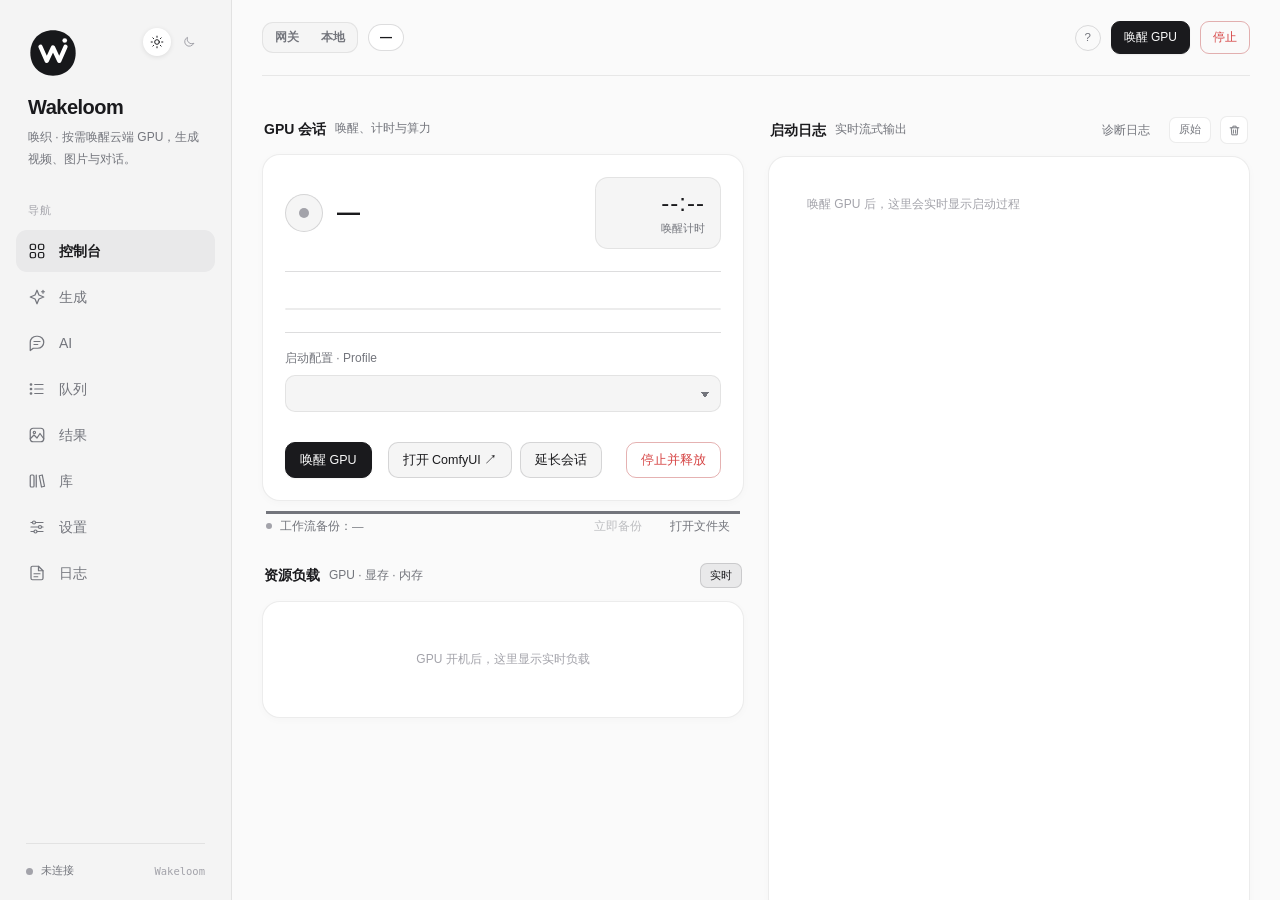
==== commit fec935ff: "Release v1.21.5: improve chat, optional agent recovery and Colab allocation compatibility" ====
--- a/app/ui/index.html
+++ b/app/ui/index.html
@@ -214,11 +214,19 @@
             <label class="ai-temp">温度 <input type="range" id="aiTemp" min="0" max="1.5" step="0.05"><b class="mono" id="aiTempV"></b></label>
             <button class="btn ghost xs" id="aiSysBtn">系统提示词</button>
             <button type="button" class="btn ghost xs" id="aiSkillsBtn">技能</button>
+            <button type="button" class="btn ghost xs" id="aiAgentBtn">自动执行</button>
+            <button type="button" class="btn ghost xs" id="aiAgentShow" hidden>执行记录</button>
             <span class="grow"></span>
             <span class="muted small mono" id="aiStats"></span>
           </div>
           <textarea id="aiSys" class="ai-sys" rows="3" placeholder="系统提示词（可选）：设定角色、语气、输出格式……" hidden></textarea>
+          <details id="aiAgentPanel" class="ai-agent-panel" hidden open>
+            <summary><span>自动执行 · <span id="aiAgentState">准备中</span></span><span class="ai-agent-head-actions"><button class="btn xs danger" id="aiAgentStop" type="button" hidden>停止任务</button><button class="btn ghost xs" id="aiAgentCollapse" type="button">收起</button><button class="btn ghost xs" id="aiAgentHide" type="button" title="隐藏面板，任务继续运行">隐藏</button></span></summary>
+            <div class="row wrap ai-agent-actions"><button class="btn ghost sm" id="aiAgentCopy" type="button">复制记录</button><button class="btn ghost sm" id="aiAgentExport" type="button">导出记录</button><label class="ai-agent-size">面板高度 <input id="aiAgentHeight" type="range" min="64" max="240" step="8" value="144" aria-label="执行记录高度"></label></div>
+            <pre id="aiAgentLog" tabindex="0" aria-label="自动执行记录"></pre>
+          </details>
           <div id="aiMsgs" class="ai-msgs"></div>
+          <div id="aiAgentReply" hidden><p id="aiAgentQuestion" class="ai-agent-question" role="status" aria-live="polite"></p><div class="ai-agent-reply-row"><textarea id="aiAgentAnswer" rows="2" aria-label="补充信息" placeholder="补充路径、工具情况或处理方法，请勿输入密码"></textarea><button class="btn primary sm" id="aiAgentContinue">继续执行</button></div></div>
           <div class="ai-attach-bar">
             <button type="button" class="btn sm" id="aiAttachFiles">＋ 文件 / 压缩包</button>
             <button type="button" class="btn ghost sm" id="aiAttachFolder">文件夹</button>
@@ -423,6 +431,7 @@
 <script src="ai-skills.js"></script>
 <script src="ai-chat-state.js"></script>
 <script src="ai.js"></script>
+<script src="ai-agent.js"></script>
 <script src="models.js"></script>
 <script src="userdata.js"></script>
 <script src="onboarding.js"></script>
--- a/app/ui/refinement.css
+++ b/app/ui/refinement.css
@@ -111,4 +111,37 @@
   .diag-row { grid-template-columns: 70px minmax(0,1fr); padding: 12px; gap: 8px; }
   .diag-row > div:last-child { grid-column: 1 / -1; }
 }
+.ai-message-meta { display:flex; gap:10px; align-items:center; flex-wrap:wrap; color:var(--muted); font:11px/1.5 var(--font); margin-bottom:6px; }
+.ai-message-time { font-variant-numeric:tabular-nums; }
+.ai-user-message { min-width:0; max-width:78%; }
+.ai-msg.user .ai-message-meta { justify-content:flex-end; }
+.ai-msg.user .ai-user-message .bubble { max-width:100%; }
+.ai-code-block { min-width:0; max-width:100%; margin:10px 0; border:1px solid var(--line); border-radius:10px; overflow:hidden; background:var(--panel2); white-space:normal; }
+.ai-code-head { display:flex; align-items:center; justify-content:space-between; gap:12px; padding:6px 12px; border-bottom:1px solid var(--line); color:var(--muted); font:11px/1.5 var(--font); }
+.ai-code-head span { overflow:hidden; text-overflow:ellipsis; }
+.ai-code-head button { flex-shrink:0; }
+.ai-msg.bot .md .ai-code-block pre { margin:0; border:0; border-radius:0; padding:12px; }
 @media (prefers-reduced-motion:reduce) { *, *::before, *::after { animation: none !important; transition: none !important; } }
+.ai-agent-panel { margin: 8px 0; padding: 8px 12px; border: 1px solid var(--line, #ddd); border-radius: 12px; min-width: 0; flex: 0 1 auto; max-height: 38%; overflow: auto; }
+.ai-agent-panel[hidden] { display: none; }
+.ai-agent-panel summary { cursor: pointer; font-weight: 600; position: sticky; top: -8px; background: var(--panel); padding: 4px 0; z-index: 1; }
+.ai-agent-head-actions { display: inline-flex; gap: 4px; margin-left: 10px; vertical-align: middle; }
+.ai-agent-actions { margin-top: 6px; gap: 4px; }
+.ai-agent-size { display: inline-flex; align-items: center; gap: 8px; margin-left: auto; font-size: 11px; color: var(--muted); }
+.ai-agent-size input { width: 100px; accent-color: var(--inv); }
+.ai-agent-panel pre { margin: 6px 0 0; height: var(--agent-log-height, 144px); max-height: 24vh; overflow: auto; white-space: pre-wrap; overflow-wrap: anywhere; font-size: 12px; line-height: 1.6; }
+.ai-main > .ai-tools, .ai-main > .ai-input { flex-shrink: 0; }
+.ai-main > .ai-msgs { min-height: 96px; }
+#aiAgentReply textarea { width: 100%; max-height: 90px; }
+.ai-agent-question { white-space: pre-wrap; overflow-wrap: anywhere; max-height: 64px; overflow: auto; margin: 6px 0; padding: 6px 10px; border-left: 3px solid var(--warn); background: var(--panel2); font-size: 12px; }
+.ai-agent-reply-row { display: flex; align-items: center; gap: 8px; }
+.ai-agent-reply-row textarea { min-width: 0; flex: 1; }
+.ai-agent-reply-row button { flex-shrink: 0; }
+.ai-main > #aiAgentReply { flex-shrink: 0; margin-top: 8px; }
+.ai-main.agent-awaiting > .ai-input, .ai-main.agent-awaiting > .ai-attach-bar, .ai-main.agent-awaiting > .ai-attachments { display: none; }
+.ai-chat { height: calc(100dvh - 176px); }
+@media (max-width:1100px) {
+  .ai-chat { height: calc(100dvh - 154px); grid-template-rows: auto minmax(0, 1fr); }
+  .ai-convs { max-height: 88px; }
+  .ai-main { height: auto; }
+}
